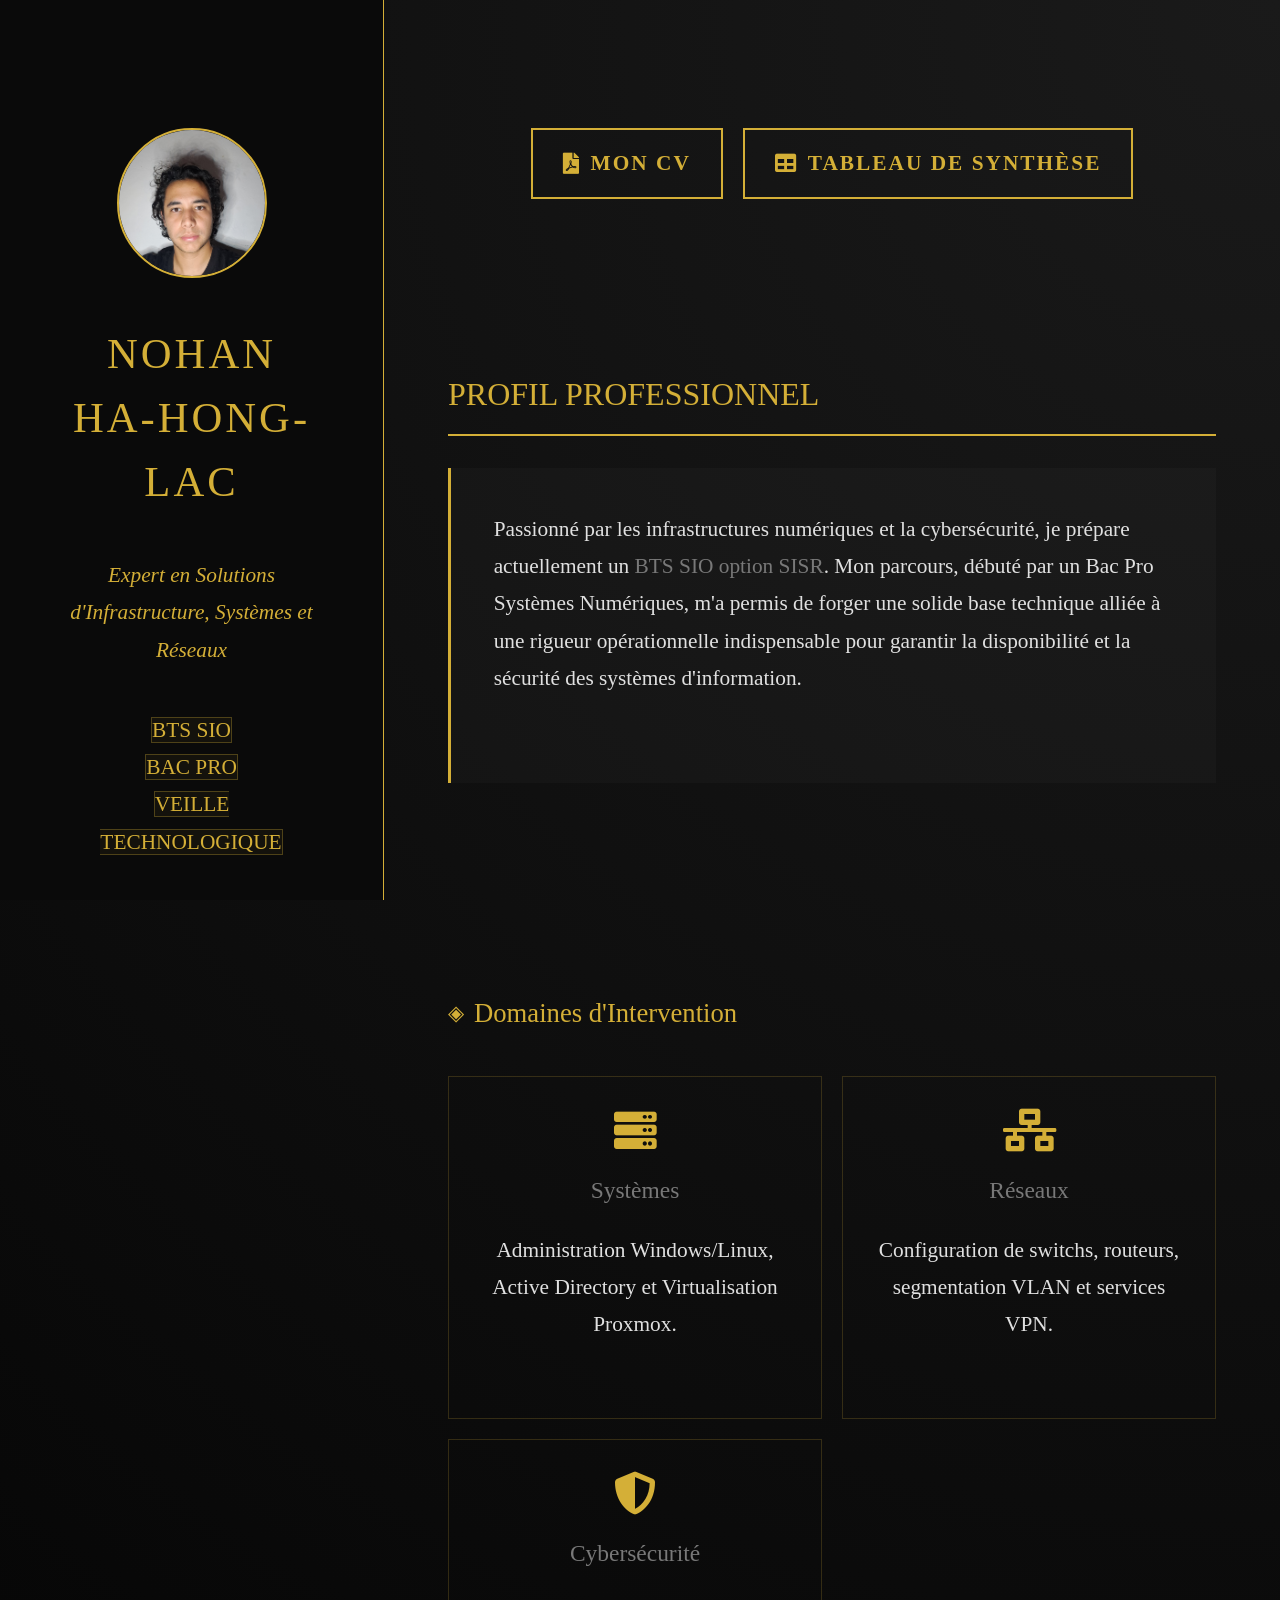
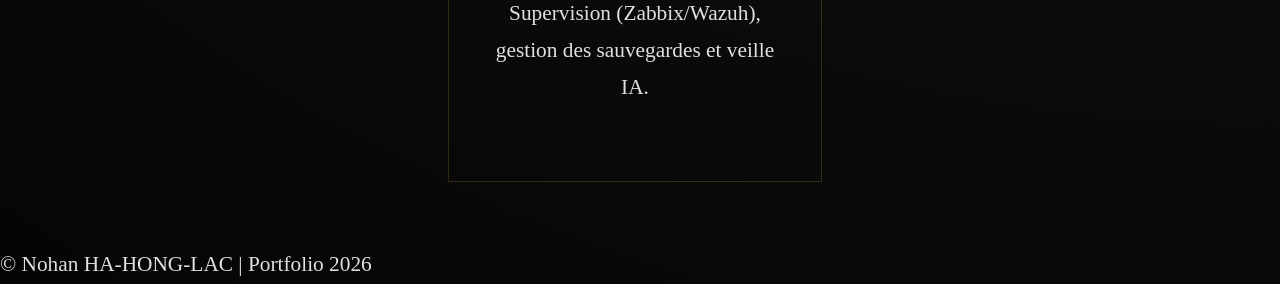
==== index.html @ a478b8c8 "Update index.html" ====
<!DOCTYPE HTML>
<html lang="fr">
	<head>
		<title>Portfolio | Nohan HA-HONG-LAC</title>
		<meta charset="utf-8" />
		<meta name="viewport" content="width=device-width, initial-scale=1, user-scalable=no" />
		<link rel="stylesheet" href="assets/css/main.css" />
		<style>
			/* Style Dynastie - Noir Profond & Or */
			:root { --gold: #D4AF37; --deep-black: #0a0a0a; }
			
			.doc-section {
				display: flex;
				gap: 20px;
				margin-bottom: 3em;
				justify-content: center;
			}
			
			.btn-prestige {
				background: transparent !important;
				border: 2px solid var(--gold) !important;
				color: var(--gold) !important;
				padding: 15px 30px !important;
				text-transform: uppercase;
				letter-spacing: 2px;
				font-weight: bold;
				transition: all 0.3s ease;
				display: inline-flex;
				align-items: center;
				gap: 10px;
				text-decoration: none;
			}
			
			.btn-prestige:hover {
				background: var(--gold) !important;
				color: #000 !important;
				box-shadow: 0 0 20px rgba(212, 175, 55, 0.4);
				transform: translateY(-3px);
			}

			.intro-box {
				border-left: 3px solid var(--gold);
				padding: 2em;
				background: rgba(255, 255, 255, 0.02);
				margin-bottom: 2.5em;
			}

			.expertise-grid {
				display: grid;
				grid-template-columns: repeat(auto-fit, minmax(250px, 1fr));
				gap: 20px;
				margin-top: 2em;
			}

			.expertise-card {
				border: 1px solid rgba(212, 175, 55, 0.2);
				padding: 1.5em;
				text-align: center;
				transition: border-color 0.3s;
			}

			.expertise-card:hover { border-color: var(--gold); }
			.expertise-card i { color: var(--gold); font-size: 2em; margin-bottom: 0.5em; }
		</style>
	</head>
	<body class="is-preload">

		<header id="header">
			<div class="inner">
				<a href="index.html" class="image avatar"><img src="images/avatar.jpg" alt="Photo de Nohan" /></a>
				<h1><strong>Nohan HA-HONG-LAC</strong></h1>
				<p style="color: var(--gold); font-style: italic;">Expert en Solutions d'Infrastructure, Systèmes et Réseaux</p>
				<nav id="nav">
					<ul>
						<li><a href="bts-sisr.html" class="button fit">BTS SIO</a></li>
						<li><a href="bacpro-sn.html" class="button fit">Bac Pro</a></li>
						<li><a href="veille.html" class="button fit">Veille Technologique</a></li>
					</ul>
				</nav>
			</div>
		</header>

		<div id="main">

			<section id="documents">
				<div class="doc-section">
					<a href="documents/CV_Nohan.pdf" target="_blank" class="btn-prestige">
						<i class="fas fa-file-pdf"></i> Mon CV
					</a>
					<a href="documents/Tableau_Synthese_Nohan.pdf" target="_blank" class="btn-prestige">
						<i class="fas fa-table"></i> Tableau de Synthèse
					</a>
				</div>
			</section>

			<section id="about">
				<header class="major">
					<h2>Profil Professionnel</h2>
				</header>
				<div class="intro-box">
					<p>Passionné par les infrastructures numériques et la cybersécurité, je prépare actuellement un <strong>BTS SIO option SISR</strong>. Mon parcours, débuté par un Bac Pro Systèmes Numériques, m'a permis de forger une solide base technique alliée à une rigueur opérationnelle indispensable pour garantir la disponibilité et la sécurité des systèmes d'information.</p>
				</div>
			</section>

			<section id="skills">
				<h3>Domaines d'Intervention</h3>
				<div class="expertise-grid">
					<div class="expertise-card">
						<i class="fas fa-server"></i>
						<h4>Systèmes</h4>
						<p>Administration Windows/Linux, Active Directory et Virtualisation Proxmox.</p>
					</div>
					<div class="expertise-card">
						<i class="fas fa-network-wired"></i>
						<h4>Réseaux</h4>
						<p>Configuration de switchs, routeurs, segmentation VLAN et services VPN.</p>
					</div>
					<div class="expertise-card">
						<i class="fas fa-shield-alt"></i>
						<h4>Cybersécurité</h4>
						<p>Supervision (Zabbix/Wazuh), gestion des sauvegardes et veille IA.</p>
					</div>
				</div>
		</div>

		<footer id="footer">
			<div class="inner">
				<ul class="copyright">
					<li>&copy; Nohan HA-HONG-LAC | Portfolio 2026</li>
				</ul>
			</div>
		</footer>

		<script src="assets/js/jquery.min.js"></script>
		<script src="assets/js/main.js"></script>
	</body>
</html>
---- assets/css/main.css ----
@import url("fontawesome-all.min.css");
@import url("https://fonts.googleapis.com/css?family=Source+Sans+Pro:400,400italic");

/*
	Strata by HTML5 UP (Base Template)
*/

html, body, div, span, applet, object, iframe, h1, h2, h3, h4, h5, h6, p, blockquote, pre, a, abbr, acronym, address, big, cite, code, del, dfn, em, img, ins, kbd, q, s, samp, small, strike, strong, sub, sup, tt, var, b, u, i, center, dl, dt, dd, ol, ul, li, fieldset, form, label, legend, table, caption, tbody, tfoot, thead, tr, th, td, article, aside, canvas, details, embed, figure, figcaption, footer, header, hgroup, menu, nav, output, ruby, section, summary, time, mark, audio, video { margin: 0; padding: 0; border: 0; font-size: 100%; font: inherit; vertical-align: baseline; }
article, aside, details, figcaption, figure, footer, header, hgroup, menu, nav, section { display: block; }
body { line-height: 1; -webkit-text-size-adjust: none; }
ol, ul { list-style: none; }
blockquote, q { quotes: none; }
blockquote:before, blockquote:after, q:before, q:after { content: ''; content: none; }
table { border-collapse: collapse; border-spacing: 0; }
mark { background-color: transparent; color: inherit; }
input::-moz-focus-inner { border: 0; padding: 0; }
input, select, textarea { -moz-appearance: none; -webkit-appearance: none; -ms-appearance: none; appearance: none; }

/* Basic */
html { box-sizing: border-box; }
*, *:before, *:after { box-sizing: inherit; }
body.is-preload *, body.is-preload *:before, body.is-preload *:after { -moz-animation: none !important; -webkit-animation: none !important; -ms-animation: none !important; animation: none !important; -moz-transition: none !important; -webkit-transition: none !important; -ms-transition: none !important; transition: none !important; }
body, input, select, textarea { color: #a2a2a2; font-family: "Source Sans Pro", Helvetica, sans-serif; font-size: 16pt; font-weight: 400; line-height: 1.75em; }
a { -moz-transition: color 0.2s ease-in-out, border-color 0.2s ease-in-out; -webkit-transition: color 0.2s ease-in-out, border-color 0.2s ease-in-out; transition: color 0.2s ease-in-out, border-color 0.2s ease-in-out; border-bottom: dotted 1px; color: #49bf9d; text-decoration: none; }
a:hover { border-bottom-color: transparent; color: #49bf9d !important; text-decoration: none; }
strong, b { color: #787878; font-weight: 400; }
em, i { font-style: italic; }
p { margin: 0 0 2em 0; }
h1, h2, h3, h4, h5, h6 { color: #787878; font-weight: 400; line-height: 1em; margin: 0 0 1em 0; }
h1 a, h2 a, h3 a, h4 a, h5 a, h6 a { color: inherit; text-decoration: none; }
h1 { font-size: 2em; line-height: 1.5em; }
h2 { font-size: 1.5em; line-height: 1.5em; }
h3 { font-size: 1.25em; line-height: 1.5em; }
h4 { font-size: 1.1em; line-height: 1.5em; }
h5 { font-size: 0.9em; line-height: 1.5em; }
h6 { font-size: 0.7em; line-height: 1.5em; }
sub { font-size: 0.8em; position: relative; top: 0.5em; }
sup { font-size: 0.8em; position: relative; top: -0.5em; }
hr { border: 0; border-bottom: solid 2px #efefef; margin: 2em 0; }
hr.major { margin: 3em 0; }

/* Grid System */
.row { display: flex; flex-wrap: wrap; box-sizing: border-box; align-items: stretch; margin-top: 0; margin-left: -2.5em; }
.row > * { box-sizing: border-box; padding: 0 0 0 2.5em; }
.row > .col-1 { width: 8.33333%; }
.row > .col-2 { width: 16.66667%; }
.row > .col-3 { width: 25%; }
.row > .col-4 { width: 33.33333%; }
.row > .col-5 { width: 41.66667%; }
.row > .col-6 { width: 50%; }
.row > .col-7 { width: 58.33333%; }
.row > .col-8 { width: 66.66667%; }
.row > .col-9 { width: 75%; }
.row > .col-10 { width: 83.33333%; }
.row > .col-11 { width: 91.66667%; }
.row > .col-12 { width: 100%; }

/* Mobile Grid Breakpoints */
@media screen and (max-width: 980px) {
    .row > .col-1-medium { width: 8.33333%; }
    .row > .col-2-medium { width: 16.66667%; }
    .row > .col-3-medium { width: 25%; }
    .row > .col-4-medium { width: 33.33333%; }
    .row > .col-5-medium { width: 41.66667%; }
    .row > .col-6-medium { width: 50%; }
    .row > .col-12-medium { width: 100%; }
}
@media screen and (max-width: 736px) {
    .row { margin-left: -1.5em; }
    .row > * { padding: 0 0 0 1.5em; }
    .row > .col-1-small { width: 8.33333%; }
    .row > .col-6-small { width: 50%; }
    .row > .col-12-small { width: 100%; }
}
@media screen and (max-width: 480px) {
    .row { margin-left: -1.5em; }
    .row > * { padding: 0 0 0 1.5em; }
    .row > .col-12-xsmall { width: 100%; }
}

/* Base Template Layout */
#header { display: flex; flex-direction: column; align-items: flex-end; justify-content: space-between; height: 100%; left: 0; padding: 8em 4em; position: fixed; text-align: right; top: 0; width: 35%; }
#header > * { flex-shrink: 0; width: 100%; }
#header > .inner { flex-grow: 1; margin: 0 0 2em 0; }
#main { margin-left: 35%; max-width: 54em; padding: 8em 4em 4em 4em; width: calc(100% - 35%); }
#main > section { border-top: solid 2px #efefef; margin: 4em 0 0 0; padding: 4em 0 0 0; }
#main > section:first-child { border-top: 0; margin-top: 0; padding-top: 0; }

@media screen and (max-width: 1280px) {
    #header { padding: 6em 3em 3em 3em; width: 30%; }
    #main { margin-left: 30%; padding: 6em 3em 3em 3em; width: calc(100% - 30%); }
}
@media screen and (max-width: 980px) {
    #header { left: auto; padding: 6em 4em; position: relative; text-align: center; top: auto; width: 100%; display: block; }
    #main { margin: 0; padding: 6em 4em; width: 100%; }
}
@media screen and (max-width: 736px) {
    #header { padding: 2.25em 1.5em; }
    #main { padding: 2.25em 1.5em 0.25em 1.5em; }
}


/* =========================================================================
   =========================================================================
   THÈME PERSONNALISÉ : PRESTIGE DYNASTIE (CYBERSÉCURITÉ & INFRA)
   =========================================================================
   ========================================================================= */

:root {
    --gold: #D4AF37;
    --deep-black: #0a0a0a;
    --dark-grey: #1a1a1a;
    --text-color: #e0e0e0;
}

/* SURCHARGES GLOBALES */
body {
    background: radial-gradient(circle at top right, #1a1a1a, #050505) !important;
    color: var(--text-color) !important;
    font-family: 'Georgia', serif !important;
}

/* HEADER & NAVIGATION */
#header {
    background-color: var(--deep-black) !important;
    background-image: none !important; /* Retire l'image de fond du template d'origine */
    border-right: 1px solid var(--gold) !important;
    text-align: center;
}

#header p {
    color: var(--gold) !important;
}

h1 strong {
    color: var(--gold) !important;
    text-transform: uppercase;
    letter-spacing: 3px;
}

.image.avatar {
    display: inline-block !important;
    width: 150px !important;
    height: 150px !important;
    border-radius: 50% !important;
    border: 2px solid var(--gold) !important;
    overflow: hidden;
    padding: 0 !important;
    margin: 0 auto 1.5em auto !important;
}

.image.avatar img {
    width: 100% !important;
    height: 100% !important;
    object-fit: cover !important;
}

/* BOUTONS NAV */
#nav ul {
    list-style: none !important;
    padding: 0 !important;
    margin-top: 2em !important;
}

#nav ul li {
    padding: 0 !important;
}

.button.fit {
    background: rgba(212, 175, 55, 0.05) !important;
    border: 1px solid rgba(212, 175, 55, 0.3) !important;
    color: var(--gold) !important;
    margin-bottom: 12px;
    text-transform: uppercase;
    transition: all 0.3s ease;
    width: 100%;
}

.button.fit:hover {
    background: var(--gold) !important;
    color: #000 !important;
    box-shadow: 0 0 15px rgba(212, 175, 55, 0.4);
}

/* TITRES */
#main > section {
    border-top: none !important; /* Enlève la barre grise d'origine */
}

h2 {
    color: var(--gold) !important;
    border-bottom: 2px solid var(--gold) !important;
    text-transform: uppercase;
    padding-bottom: 0.5em;
    margin-bottom: 1em;
}

h3 {
    color: var(--gold) !important;
    margin-top: 1.5em;
    display: flex;
    align-items: center;
}

h3::before {
    content: "◈";
    margin-right: 10px;
    font-size: 0.8em;
}

/* CARTES D'INFORMATION */
.card, .mission-card {
    background: rgba(255, 255, 255, 0.03);
    border: 1px solid rgba(212, 175, 55, 0.2);
    border-radius: 10px;
    padding: 2em;
    margin-bottom: 2em;
    transition: all 0.3s ease;
}

.card:hover, .mission-card:hover {
    border-color: var(--gold);
    background: rgba(212, 175, 55, 0.05);
}

.tag {
    background: var(--gold);
    color: #000;
    padding: 2px 8px;
    border-radius: 4px;
    font-weight: bold;
    font-size: 0.8em;
    text-transform: uppercase;
}

/* TABLEAU D'ADRESSAGE (SOMBRE & OR) */
.table-container { 
    margin: 2em 0; 
    border-radius: 12px; 
    overflow: hidden; 
    border: 1px solid rgba(212, 175, 55, 0.3);
    background: var(--deep-black); 
}

table { 
    margin: 0; 
    width: 100%; 
    border-collapse: collapse; 
    background: transparent; /* Override original */
}

table thead { 
    background: rgba(212, 175, 55, 0.15) !important; 
    border-bottom: none !important;
}

table th { 
    color: var(--gold) !important; 
    font-weight: bold !important; 
    text-transform: uppercase; 
    font-size: 0.9em !important; 
    padding: 1.2em !important;
    letter-spacing: 1px;
    text-align: left;
}

table tbody tr {
    border: none !important;
}

table tbody tr:nth-child(odd) { 
    background-color: var(--dark-grey) !important; 
}

table tbody tr:nth-child(even) { 
    background-color: var(--deep-black) !important; 
}

table td { 
    padding: 1.2em !important; 
    border-bottom: 1px solid rgba(212, 175, 55, 0.05) !important; 
    vertical-align: middle;
    color: var(--text-color) !important;
}

table tbody tr:hover { 
    background-color: rgba(212, 175, 55, 0.1) !important; 
    transition: 0.3s; 
}

.vlan-tag { 
    color: var(--gold); 
    font-weight: bold; 
    border: 1px solid var(--gold); 
    padding: 4px 10px; 
    border-radius: 4px; 
    font-family: monospace;
    background: rgba(212, 175, 55, 0.05);
}

/* COMPÉTENCES / SKILL BARS */
.skill-row { 
    margin-bottom: 1.5em; 
}

.skill-name { 
    display: block; 
    margin-bottom: 0.5em; 
    color: var(--gold); 
    font-weight: bold; 
    font-size: 0.9em; 
}

.skill-bar { 
    background: rgba(255, 255, 255, 0.1); 
    height: 8px; 
    border-radius: 4px; 
    width: 100%; 
    overflow: hidden; 
}

.skill-progress { 
    background: var(--gold); 
    height: 100%; 
    box-shadow: 0 0 10px var(--gold); 
    transition: width 1s ease-in-out; 
}

/* SCHÉMA INTERACTIF (ZOOM & LIGHTBOX) */
.network-container {
    overflow: hidden;
    border-radius: 10px;
    border: 1px solid var(--gold);
    cursor: zoom-in;
    margin: 1.5em 0;
    background: #000;
}

.network-map {
    width: 100%;
    display: block;
    transition: transform 0.5s ease;
}

.network-container:hover .network-map {
    transform: scale(1.03);
}

.modal {
    display: none;
    position: fixed;
    z-index: 1000;
    padding-top: 50px;
    left: 0;
    top: 0;
    width: 100%;
    height: 100%;
    background-color: rgba(0,0,0,0.95);
}

.modal-content {
    margin: auto;
    display: block;
    width: 90%;
    max-width: 1300px;
    border: 1px solid var(--gold);
    animation: zoomAnim 0.3s;
}

@keyframes zoomAnim {
    from { transform: scale(0); } 
    to { transform: scale(1); }
}

.close-modal {
    position: absolute;
    top: 15px;
    right: 35px;
    color: var(--gold);
    font-size: 40px;
    font-weight: bold;
    cursor: pointer;
}

/* TIMELINE VEILLE CYBER */
.timeline-container { 
    border-left: 2px solid var(--gold); 
    padding-left: 2em; 
    margin-top: 2em; 
    position: relative; 
}

.article-card { 
    border: 1px solid rgba(212, 175, 55, 0.2); 
    padding: 1.5em; 
    border-radius: 8px; 
    background: rgba(255, 255, 255, 0.02); 
    margin-bottom: 2em; 
    position: relative; 
}

.article-card::before { 
    content: ''; 
    position: absolute; 
    left: -2.6em; 
    top: 1.5em; 
    width: 14px; 
    height: 14px; 
    background-color: var(--deep-black); 
    border: 2px solid var(--gold); 
    border-radius: 50%; 
}

.date-badge { 
    display: inline-block; 
    background: var(--gold); 
    color: #000; 
    padding: 3px 10px; 
    border-radius: 4px; 
    font-size: 0.8em; 
    font-weight: bold; 
    margin-bottom: 10px; 
}

.analysis-box { 
    background: rgba(212, 175, 55, 0.07); 
    border-left: 3px solid var(--gold); 
    padding: 1em; 
    margin-top: 1em; 
    font-size: 0.9em; 
    border-radius: 0 5px 5px 0; 
}

.analysis-box strong { color: var(--gold); text-transform: uppercase; font-size: 0.8em; }
.source-tag { font-size: 0.75em; color: #888; font-style: italic; display: block; margin-top: 10px; }
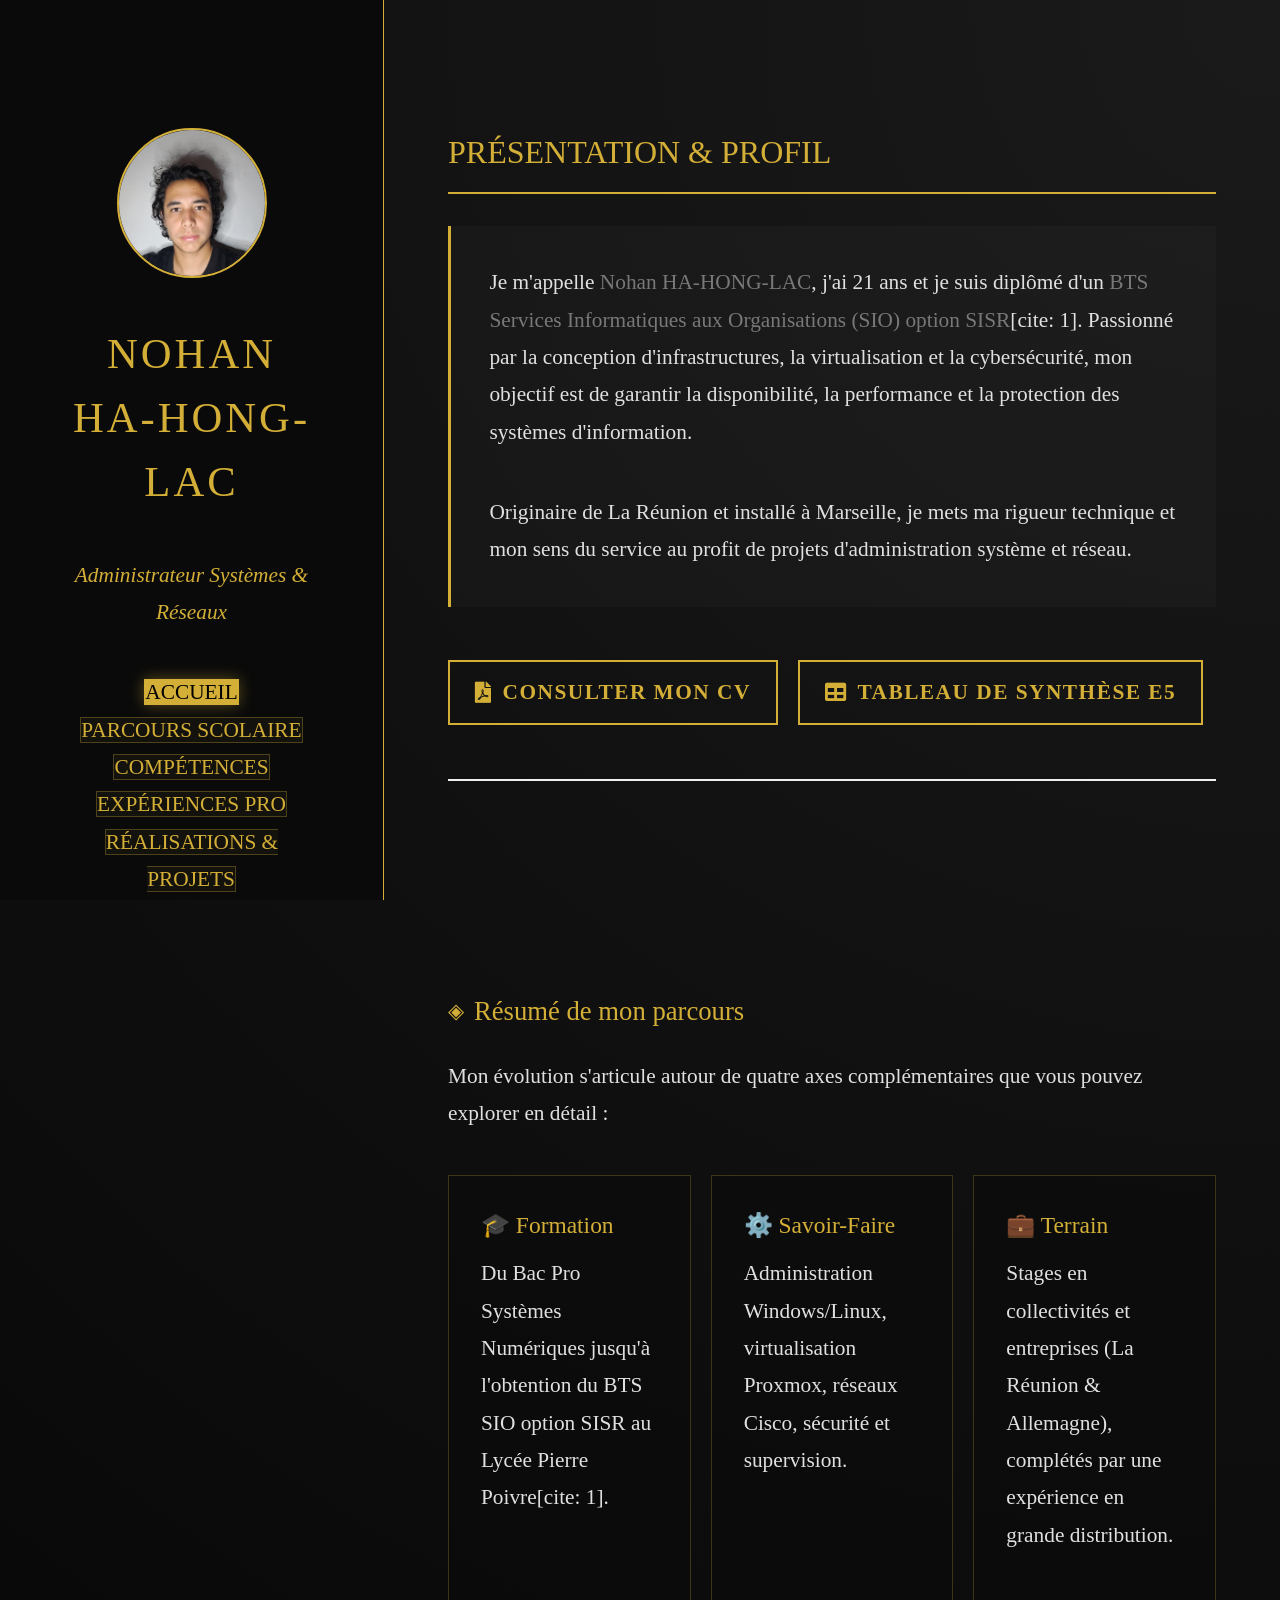
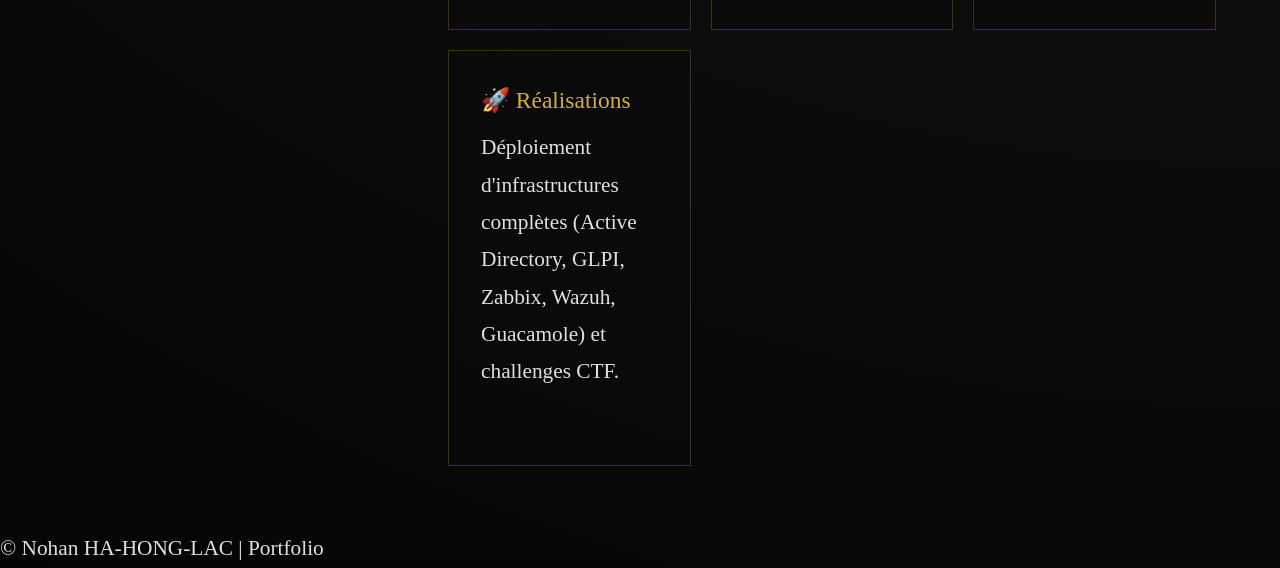
==== commit 41bd539d: "Revise index.html for content and style updates Updated the title and modified styles for better pre" ====
--- a/index.html
+++ b/index.html
@@ -1,66 +1,34 @@
 <!DOCTYPE HTML>
 <html lang="fr">
 	<head>
-		<title>Portfolio | Nohan HA-HONG-LAC</title>
+		<title>Accueil | Nohan HA-HONG-LAC</title>
 		<meta charset="utf-8" />
 		<meta name="viewport" content="width=device-width, initial-scale=1, user-scalable=no" />
 		<link rel="stylesheet" href="assets/css/main.css" />
 		<style>
-			/* Style Dynastie - Noir Profond & Or */
 			:root { --gold: #D4AF37; --deep-black: #0a0a0a; }
+			body { background: radial-gradient(circle at top right, #1a1a1a, #050505) !important; color: #e0e0e0 !important; font-family: 'Georgia', serif !important; }
+			#header { background-color: var(--deep-black) !important; border-right: 1px solid var(--gold) !important; text-align: center; }
+			h1 strong { color: var(--gold) !important; text-transform: uppercase; letter-spacing: 3px; }
+			.image.avatar { display: inline-block !important; width: 150px !important; height: 150px !important; border-radius: 50% !important; border: 2px solid var(--gold) !important; overflow: hidden; padding: 0 !important; }
+			.image.avatar img { width: 100% !important; height: 100% !important; object-fit: cover !important; }
 			
-			.doc-section {
-				display: flex;
-				gap: 20px;
-				margin-bottom: 3em;
-				justify-content: center;
+			.button.fit { background: rgba(212, 175, 55, 0.05) !important; border: 1px solid rgba(212, 175, 55, 0.3) !important; color: var(--gold) !important; margin-bottom: 10px; text-transform: uppercase; }
+			.button.fit:hover, .button.fit.active { background: var(--gold) !important; color: #000 !important; box-shadow: 0 0 15px rgba(212, 175, 55, 0.4); }
+
+			.doc-section { display: flex; flex-wrap: wrap; gap: 20px; margin-bottom: 2.5em; }
+			.btn-prestige {
+				background: transparent !important; border: 2px solid var(--gold) !important; color: var(--gold) !important;
+				padding: 12px 25px !important; text-transform: uppercase; letter-spacing: 1.5px; font-weight: bold;
+				transition: all 0.3s ease; display: inline-flex; align-items: center; gap: 10px; text-decoration: none;
 			}
-			
-			.btn-prestige {
-				background: transparent !important;
-				border: 2px solid var(--gold) !important;
-				color: var(--gold) !important;
-				padding: 15px 30px !important;
-				text-transform: uppercase;
-				letter-spacing: 2px;
-				font-weight: bold;
-				transition: all 0.3s ease;
-				display: inline-flex;
-				align-items: center;
-				gap: 10px;
-				text-decoration: none;
-			}
-			
-			.btn-prestige:hover {
-				background: var(--gold) !important;
-				color: #000 !important;
-				box-shadow: 0 0 20px rgba(212, 175, 55, 0.4);
-				transform: translateY(-3px);
-			}
+			.btn-prestige:hover { background: var(--gold) !important; color: #000 !important; box-shadow: 0 0 20px rgba(212, 175, 55, 0.4); }
 
-			.intro-box {
-				border-left: 3px solid var(--gold);
-				padding: 2em;
-				background: rgba(255, 255, 255, 0.02);
-				margin-bottom: 2.5em;
-			}
-
-			.expertise-grid {
-				display: grid;
-				grid-template-columns: repeat(auto-fit, minmax(250px, 1fr));
-				gap: 20px;
-				margin-top: 2em;
-			}
-
-			.expertise-card {
-				border: 1px solid rgba(212, 175, 55, 0.2);
-				padding: 1.5em;
-				text-align: center;
-				transition: border-color 0.3s;
-			}
-
-			.expertise-card:hover { border-color: var(--gold); }
-			.expertise-card i { color: var(--gold); font-size: 2em; margin-bottom: 0.5em; }
+			.intro-box { border-left: 3px solid var(--gold); padding: 1.8em; background: rgba(255, 255, 255, 0.02); margin-bottom: 2.5em; }
+			.summary-grid { display: grid; grid-template-columns: repeat(auto-fit, minmax(220px, 1fr)); gap: 20px; margin-top: 1.5em; }
+			.summary-card { border: 1px solid rgba(212, 175, 55, 0.25); padding: 1.5em; background: rgba(10, 10, 10, 0.6); transition: 0.3s; text-decoration: none; color: inherit; display: block; }
+			.summary-card:hover { border-color: var(--gold); transform: translateY(-4px); }
+			.summary-card h4 { color: var(--gold); margin-bottom: 0.5em; }
 		</style>
 	</head>
 	<body class="is-preload">
@@ -69,64 +37,70 @@
 			<div class="inner">
 				<a href="index.html" class="image avatar"><img src="images/avatar.jpg" alt="Photo de Nohan" /></a>
 				<h1><strong>Nohan HA-HONG-LAC</strong></h1>
-				<p style="color: var(--gold); font-style: italic;">Expert en Solutions d'Infrastructure, Systèmes et Réseaux</p>
+				<p style="color: var(--gold); font-style: italic;">Administrateur Systèmes & Réseaux</p>
 				<nav id="nav">
 					<ul>
-						<li><a href="bts-sisr.html" class="button fit">BTS SIO</a></li>
-						<li><a href="bacpro-sn.html" class="button fit">Bac Pro</a></li>
-						<li><a href="veille.html" class="button fit">Veille Technologique</a></li>
+						<li><a href="index.html" class="button fit active">Accueil</a></li>
+						<li><a href="parcours.html" class="button fit">Parcours Scolaire</a></li>
+						<li><a href="competences.html" class="button fit">Compétences</a></li>
+						<li><a href="experiences.html" class="button fit">Expériences Pro</a></li>
+						<li><a href="projets.html" class="button fit">Réalisations & Projets</a></li>
 					</ul>
 				</nav>
 			</div>
 		</header>
 
 		<div id="main">
+			<section id="presentation">
+				<header class="major">
+					<h2>Présentation & Profil</h2>
+				</header>
+				<div class="intro-box">
+					<p>Je m'appelle <strong>Nohan HA-HONG-LAC</strong>, j'ai 21 ans et je suis diplômé d'un <strong>BTS Services Informatiques aux Organisations (SIO) option SISR</strong>[cite: 1]. Passionné par la conception d'infrastructures, la virtualisation et la cybersécurité, mon objectif est de garantir la disponibilité, la performance et la protection des systèmes d'information.</p>
+					<p style="margin-bottom: 0;">Originaire de La Réunion et installé à Marseille, je mets ma rigueur technique et mon sens du service au profit de projets d'administration système et réseau.</p>
+				</div>
 
-			<section id="documents">
 				<div class="doc-section">
-					<a href="documents/CV_Nohan.pdf" target="_blank" class="btn-prestige">
-						<i class="fas fa-file-pdf"></i> Mon CV
+					<a href="images/CV_Nohan.pdf" target="_blank" class="btn-prestige">
+						<i class="fas fa-file-pdf"></i> Consulter mon CV
 					</a>
-					<a href="documents/Tableau_Synthese_Nohan.pdf" target="_blank" class="btn-prestige">
-						<i class="fas fa-table"></i> Tableau de Synthèse
+					<a href="images/Tableau_de_Synthese_Nohan.pdf" target="_blank" class="btn-prestige">
+						<i class="fas fa-table"></i> Tableau de Synthèse E5
 					</a>
 				</div>
 			</section>
 
-			<section id="about">
-				<header class="major">
-					<h2>Profil Professionnel</h2>
-				</header>
-				<div class="intro-box">
-					<p>Passionné par les infrastructures numériques et la cybersécurité, je prépare actuellement un <strong>BTS SIO option SISR</strong>. Mon parcours, débuté par un Bac Pro Systèmes Numériques, m'a permis de forger une solide base technique alliée à une rigueur opérationnelle indispensable pour garantir la disponibilité et la sécurité des systèmes d'information.</p>
+			<hr />
+
+			<section id="resume">
+				<h3>Résumé de mon parcours</h3>
+				<p>Mon évolution s'articule autour de quatre axes complémentaires que vous pouvez explorer en détail :</p>
+				
+				<div class="summary-grid">
+					<a href="parcours.html" class="summary-card">
+						<h4>🎓 Formation</h4>
+						<p>Du Bac Pro Systèmes Numériques jusqu'à l'obtention du BTS SIO option SISR au Lycée Pierre Poivre[cite: 1].</p>
+					</a>
+					<a href="competences.html" class="summary-card">
+						<h4>⚙️ Savoir-Faire</h4>
+						<p>Administration Windows/Linux, virtualisation Proxmox, réseaux Cisco, sécurité et supervision.</p>
+					</a>
+					<a href="experiences.html" class="summary-card">
+						<h4>💼 Terrain</h4>
+						<p>Stages en collectivités et entreprises (La Réunion & Allemagne), complétés par une expérience en grande distribution.</p>
+					</a>
+					<a href="projets.html" class="summary-card">
+						<h4>🚀 Réalisations</h4>
+						<p>Déploiement d'infrastructures complètes (Active Directory, GLPI, Zabbix, Wazuh, Guacamole) et challenges CTF.</p>
+					</a>
 				</div>
 			</section>
-
-			<section id="skills">
-				<h3>Domaines d'Intervention</h3>
-				<div class="expertise-grid">
-					<div class="expertise-card">
-						<i class="fas fa-server"></i>
-						<h4>Systèmes</h4>
-						<p>Administration Windows/Linux, Active Directory et Virtualisation Proxmox.</p>
-					</div>
-					<div class="expertise-card">
-						<i class="fas fa-network-wired"></i>
-						<h4>Réseaux</h4>
-						<p>Configuration de switchs, routeurs, segmentation VLAN et services VPN.</p>
-					</div>
-					<div class="expertise-card">
-						<i class="fas fa-shield-alt"></i>
-						<h4>Cybersécurité</h4>
-						<p>Supervision (Zabbix/Wazuh), gestion des sauvegardes et veille IA.</p>
-					</div>
-				</div>
 		</div>
 
 		<footer id="footer">
 			<div class="inner">
 				<ul class="copyright">
-					<li>&copy; Nohan HA-HONG-LAC | Portfolio 2026</li>
+					<li>© Nohan HA-HONG-LAC | Portfolio</li>
 				</ul>
 			</div>
 		</footer>
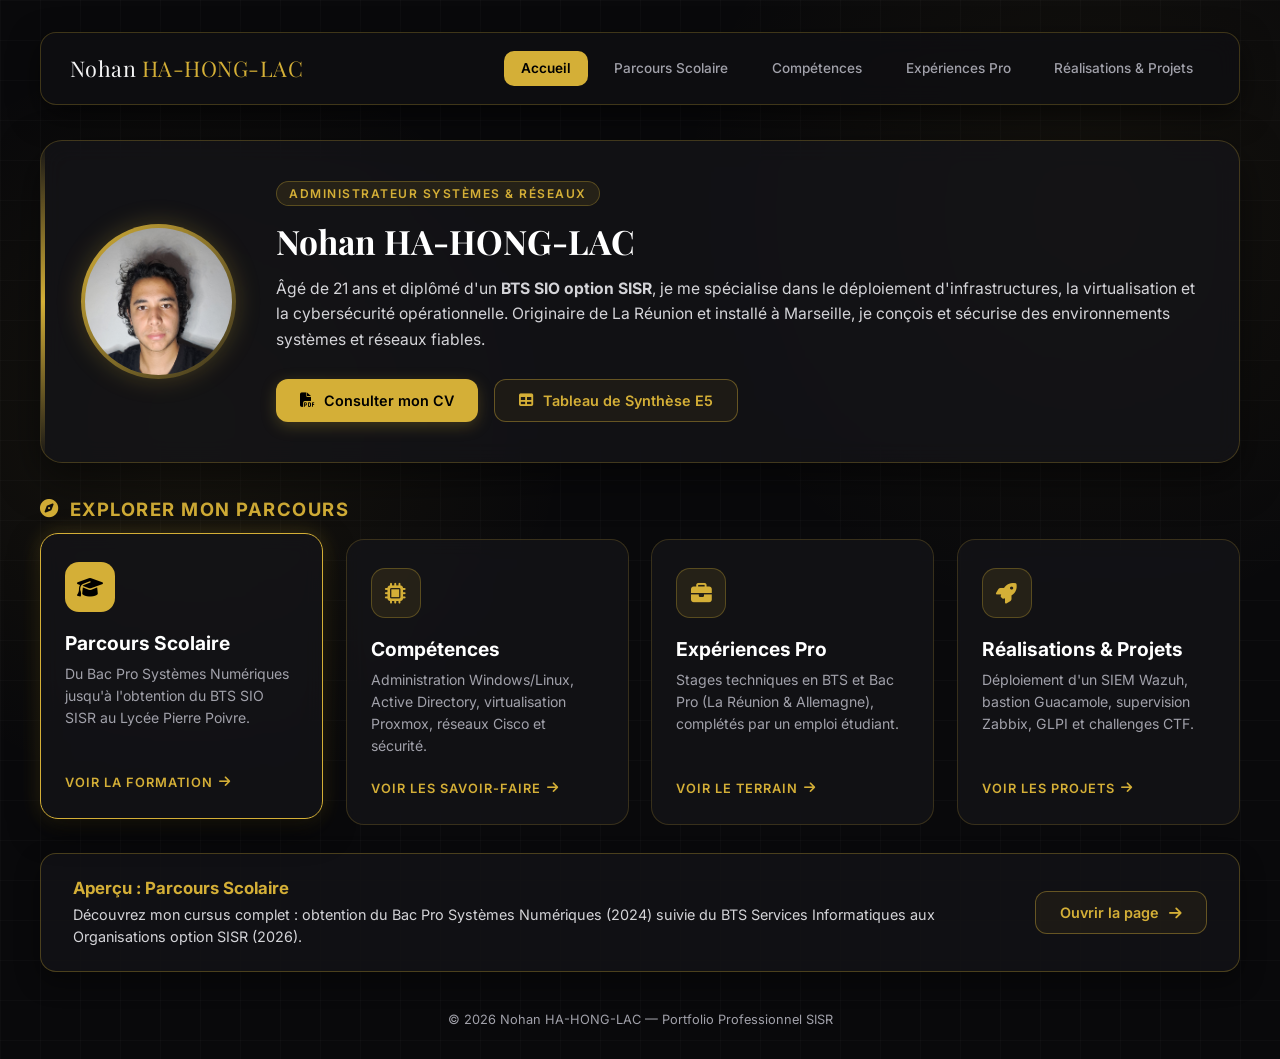
==== commit b5135491: "Update index.html" ====
--- a/index.html
+++ b/index.html
@@ -1,111 +1,503 @@
-<!DOCTYPE HTML>
+<!DOCTYPE html>
 <html lang="fr">
-	<head>
-		<title>Accueil | Nohan HA-HONG-LAC</title>
-		<meta charset="utf-8" />
-		<meta name="viewport" content="width=device-width, initial-scale=1, user-scalable=no" />
-		<link rel="stylesheet" href="assets/css/main.css" />
-		<style>
-			:root { --gold: #D4AF37; --deep-black: #0a0a0a; }
-			body { background: radial-gradient(circle at top right, #1a1a1a, #050505) !important; color: #e0e0e0 !important; font-family: 'Georgia', serif !important; }
-			#header { background-color: var(--deep-black) !important; border-right: 1px solid var(--gold) !important; text-align: center; }
-			h1 strong { color: var(--gold) !important; text-transform: uppercase; letter-spacing: 3px; }
-			.image.avatar { display: inline-block !important; width: 150px !important; height: 150px !important; border-radius: 50% !important; border: 2px solid var(--gold) !important; overflow: hidden; padding: 0 !important; }
-			.image.avatar img { width: 100% !important; height: 100% !important; object-fit: cover !important; }
-			
-			.button.fit { background: rgba(212, 175, 55, 0.05) !important; border: 1px solid rgba(212, 175, 55, 0.3) !important; color: var(--gold) !important; margin-bottom: 10px; text-transform: uppercase; }
-			.button.fit:hover, .button.fit.active { background: var(--gold) !important; color: #000 !important; box-shadow: 0 0 15px rgba(212, 175, 55, 0.4); }
-
-			.doc-section { display: flex; flex-wrap: wrap; gap: 20px; margin-bottom: 2.5em; }
-			.btn-prestige {
-				background: transparent !important; border: 2px solid var(--gold) !important; color: var(--gold) !important;
-				padding: 12px 25px !important; text-transform: uppercase; letter-spacing: 1.5px; font-weight: bold;
-				transition: all 0.3s ease; display: inline-flex; align-items: center; gap: 10px; text-decoration: none;
-			}
-			.btn-prestige:hover { background: var(--gold) !important; color: #000 !important; box-shadow: 0 0 20px rgba(212, 175, 55, 0.4); }
-
-			.intro-box { border-left: 3px solid var(--gold); padding: 1.8em; background: rgba(255, 255, 255, 0.02); margin-bottom: 2.5em; }
-			.summary-grid { display: grid; grid-template-columns: repeat(auto-fit, minmax(220px, 1fr)); gap: 20px; margin-top: 1.5em; }
-			.summary-card { border: 1px solid rgba(212, 175, 55, 0.25); padding: 1.5em; background: rgba(10, 10, 10, 0.6); transition: 0.3s; text-decoration: none; color: inherit; display: block; }
-			.summary-card:hover { border-color: var(--gold); transform: translateY(-4px); }
-			.summary-card h4 { color: var(--gold); margin-bottom: 0.5em; }
-		</style>
-	</head>
-	<body class="is-preload">
-
-		<header id="header">
-			<div class="inner">
-				<a href="index.html" class="image avatar"><img src="images/avatar.jpg" alt="Photo de Nohan" /></a>
-				<h1><strong>Nohan HA-HONG-LAC</strong></h1>
-				<p style="color: var(--gold); font-style: italic;">Administrateur Systèmes & Réseaux</p>
-				<nav id="nav">
-					<ul>
-						<li><a href="index.html" class="button fit active">Accueil</a></li>
-						<li><a href="parcours.html" class="button fit">Parcours Scolaire</a></li>
-						<li><a href="competences.html" class="button fit">Compétences</a></li>
-						<li><a href="experiences.html" class="button fit">Expériences Pro</a></li>
-						<li><a href="projets.html" class="button fit">Réalisations & Projets</a></li>
-					</ul>
-				</nav>
-			</div>
-		</header>
-
-		<div id="main">
-			<section id="presentation">
-				<header class="major">
-					<h2>Présentation & Profil</h2>
-				</header>
-				<div class="intro-box">
-					<p>Je m'appelle <strong>Nohan HA-HONG-LAC</strong>, j'ai 21 ans et je suis diplômé d'un <strong>BTS Services Informatiques aux Organisations (SIO) option SISR</strong>[cite: 1]. Passionné par la conception d'infrastructures, la virtualisation et la cybersécurité, mon objectif est de garantir la disponibilité, la performance et la protection des systèmes d'information.</p>
-					<p style="margin-bottom: 0;">Originaire de La Réunion et installé à Marseille, je mets ma rigueur technique et mon sens du service au profit de projets d'administration système et réseau.</p>
-				</div>
-
-				<div class="doc-section">
-					<a href="images/CV_Nohan.pdf" target="_blank" class="btn-prestige">
-						<i class="fas fa-file-pdf"></i> Consulter mon CV
-					</a>
-					<a href="images/Tableau_de_Synthese_Nohan.pdf" target="_blank" class="btn-prestige">
-						<i class="fas fa-table"></i> Tableau de Synthèse E5
-					</a>
-				</div>
-			</section>
-
-			<hr />
-
-			<section id="resume">
-				<h3>Résumé de mon parcours</h3>
-				<p>Mon évolution s'articule autour de quatre axes complémentaires que vous pouvez explorer en détail :</p>
-				
-				<div class="summary-grid">
-					<a href="parcours.html" class="summary-card">
-						<h4>🎓 Formation</h4>
-						<p>Du Bac Pro Systèmes Numériques jusqu'à l'obtention du BTS SIO option SISR au Lycée Pierre Poivre[cite: 1].</p>
-					</a>
-					<a href="competences.html" class="summary-card">
-						<h4>⚙️ Savoir-Faire</h4>
-						<p>Administration Windows/Linux, virtualisation Proxmox, réseaux Cisco, sécurité et supervision.</p>
-					</a>
-					<a href="experiences.html" class="summary-card">
-						<h4>💼 Terrain</h4>
-						<p>Stages en collectivités et entreprises (La Réunion & Allemagne), complétés par une expérience en grande distribution.</p>
-					</a>
-					<a href="projets.html" class="summary-card">
-						<h4>🚀 Réalisations</h4>
-						<p>Déploiement d'infrastructures complètes (Active Directory, GLPI, Zabbix, Wazuh, Guacamole) et challenges CTF.</p>
-					</a>
-				</div>
-			</section>
-		</div>
-
-		<footer id="footer">
-			<div class="inner">
-				<ul class="copyright">
-					<li>© Nohan HA-HONG-LAC | Portfolio</li>
-				</ul>
-			</div>
-		</footer>
-
-		<script src="assets/js/jquery.min.js"></script>
-		<script src="assets/js/main.js"></script>
-	</body>
+<head>
+    <meta charset="UTF-8">
+    <meta name="viewport" content="width=device-width, initial-scale=1.0">
+    <title>Accueil | Nohan HA-HONG-LAC — Portfolio SISR</title>
+    <link rel="stylesheet" href="https://cdnjs.cloudflare.com/ajax/libs/font-awesome/6.4.0/css/all.min.css">
+    <style>
+        @import url('https://fonts.googleapis.com/css2?family=Inter:wght@300;400;500;600;700&family=Playfair+Display:wght@700&display=swap');
+
+        :root {
+            --gold: #D4AF37;
+            --gold-light: #F3E5AB;
+            --gold-glow: rgba(212, 175, 55, 0.25);
+            --bg-dark: #09090b;
+            --card-bg: rgba(20, 20, 24, 0.75);
+            --text-main: #f4f4f5;
+            --text-muted: #a1a1aa;
+        }
+
+        * {
+            box-sizing: border-box;
+            margin: 0;
+            padding: 0;
+        }
+
+        body {
+            background-color: var(--bg-dark);
+            background-image: 
+                radial-gradient(circle at 15% 40%, rgba(212, 175, 55, 0.07), transparent 30%),
+                radial-gradient(circle at 85% 20%, rgba(212, 175, 55, 0.06), transparent 30%),
+                linear-gradient(rgba(255, 255, 255, 0.02) 1px, transparent 1px),
+                linear-gradient(90deg, rgba(255, 255, 255, 0.02) 1px, transparent 1px);
+            background-size: 100% 100%, 100% 100%, 40px 40px, 40px 40px;
+            color: var(--text-main);
+            font-family: 'Inter', sans-serif;
+            min-height: 100vh;
+            display: flex;
+            flex-direction: column;
+            align-items: center;
+            padding: 2rem 1.5rem;
+        }
+
+        .container {
+            width: 100%;
+            max-width: 1200px;
+        }
+
+        /* BARRE DE NAVIGATION MODERNE */
+        .top-bar {
+            display: flex;
+            justify-content: space-between;
+            align-items: center;
+            flex-wrap: wrap;
+            gap: 1.5rem;
+            padding: 1.1rem 1.8rem;
+            background: rgba(15, 15, 18, 0.85);
+            backdrop-filter: blur(12px);
+            border: 1px solid rgba(212, 175, 55, 0.25);
+            border-radius: 16px;
+            margin-bottom: 2.2rem;
+            box-shadow: 0 10px 30px rgba(0, 0, 0, 0.5);
+        }
+
+        .brand-title {
+            font-family: 'Playfair Display', serif;
+            font-size: 1.35rem;
+            color: var(--text-main);
+            letter-spacing: 0.5px;
+            text-decoration: none;
+        }
+
+        .brand-title span {
+            color: var(--gold);
+        }
+
+        .nav-links {
+            display: flex;
+            gap: 0.6rem;
+            flex-wrap: wrap;
+        }
+
+        .nav-link {
+            text-decoration: none;
+            color: var(--text-muted);
+            font-size: 0.85rem;
+            font-weight: 500;
+            padding: 0.55rem 1rem;
+            border-radius: 10px;
+            border: 1px solid transparent;
+            transition: all 0.3s ease;
+        }
+
+        .nav-link:hover {
+            color: var(--gold);
+            background: rgba(212, 175, 55, 0.08);
+            border-color: rgba(212, 175, 55, 0.25);
+        }
+
+        .nav-link.active {
+            background: var(--gold);
+            color: #000;
+            font-weight: 600;
+        }
+
+        /* SECTION HERO (PRÉSENTATION) */
+        .hero-card {
+            background: var(--card-bg);
+            backdrop-filter: blur(12px);
+            border: 1px solid rgba(212, 175, 55, 0.25);
+            border-radius: 22px;
+            padding: 2.5rem;
+            margin-bottom: 2.2rem;
+            display: flex;
+            align-items: center;
+            gap: 2.5rem;
+            box-shadow: 0 15px 40px rgba(0, 0, 0, 0.5);
+            position: relative;
+            overflow: hidden;
+        }
+
+        .hero-card::before {
+            content: '';
+            position: absolute;
+            top: 0; left: 0; bottom: 0;
+            width: 4px;
+            background: linear-gradient(180deg, transparent, var(--gold), transparent);
+        }
+
+        .avatar-wrapper {
+            flex-shrink: 0;
+            width: 155px;
+            height: 155px;
+            border-radius: 50%;
+            padding: 4px;
+            background: linear-gradient(135deg, var(--gold), rgba(212, 175, 55, 0.2));
+            box-shadow: 0 0 25px var(--gold-glow);
+        }
+
+        .avatar-wrapper img {
+            width: 100%;
+            height: 100%;
+            object-fit: cover;
+            border-radius: 50%;
+            display: block;
+            background-color: #121215;
+        }
+
+        .hero-content {
+            flex-grow: 1;
+        }
+
+        .hero-badge {
+            display: inline-block;
+            font-size: 0.75rem;
+            text-transform: uppercase;
+            letter-spacing: 1.5px;
+            color: var(--gold);
+            background: rgba(212, 175, 55, 0.1);
+            border: 1px solid rgba(212, 175, 55, 0.3);
+            padding: 4px 12px;
+            border-radius: 50px;
+            margin-bottom: 0.8rem;
+            font-weight: 600;
+        }
+
+        .hero-title {
+            font-family: 'Playfair Display', serif;
+            font-size: 2.1rem;
+            color: #fff;
+            margin-bottom: 0.8rem;
+        }
+
+        .hero-desc {
+            color: #d4d4d8;
+            font-size: 0.98rem;
+            line-height: 1.65;
+            margin-bottom: 1.6rem;
+        }
+
+        .hero-actions {
+            display: flex;
+            flex-wrap: wrap;
+            gap: 1rem;
+        }
+
+        .btn-gold {
+            background: var(--gold);
+            color: #000;
+            text-decoration: none;
+            font-weight: 600;
+            font-size: 0.9rem;
+            padding: 0.75rem 1.5rem;
+            border-radius: 12px;
+            display: inline-flex;
+            align-items: center;
+            gap: 10px;
+            transition: all 0.3s ease;
+            box-shadow: 0 4px 15px var(--gold-glow);
+        }
+
+        .btn-gold:hover {
+            background: var(--gold-light);
+            transform: translateY(-2px);
+            box-shadow: 0 8px 25px rgba(212, 175, 55, 0.4);
+        }
+
+        .btn-outline {
+            background: rgba(212, 175, 55, 0.06);
+            color: var(--gold);
+            border: 1px solid rgba(212, 175, 55, 0.4);
+            text-decoration: none;
+            font-weight: 600;
+            font-size: 0.9rem;
+            padding: 0.75rem 1.5rem;
+            border-radius: 12px;
+            display: inline-flex;
+            align-items: center;
+            gap: 10px;
+            transition: all 0.3s ease;
+        }
+
+        .btn-outline:hover {
+            background: rgba(212, 175, 55, 0.16);
+            border-color: var(--gold);
+            transform: translateY(-2px);
+        }
+
+        /* GRILLE DE RÉSUMÉ (4 RUBRIQUES) */
+        .section-heading {
+            font-size: 1.15rem;
+            text-transform: uppercase;
+            letter-spacing: 1.5px;
+            color: var(--gold);
+            margin-bottom: 1.2rem;
+            display: flex;
+            align-items: center;
+            gap: 10px;
+        }
+
+        .cards-grid {
+            display: grid;
+            grid-template-columns: repeat(auto-fit, minmax(255px, 1fr));
+            gap: 1.4rem;
+            margin-bottom: 1.8rem;
+        }
+
+        .summary-card {
+            background: var(--card-bg);
+            backdrop-filter: blur(10px);
+            border: 1px solid rgba(212, 175, 55, 0.2);
+            border-radius: 18px;
+            padding: 1.75rem 1.5rem;
+            display: flex;
+            flex-direction: column;
+            align-items: flex-start;
+            transition: all 0.35s cubic-bezier(0.25, 0.8, 0.25, 1);
+            cursor: pointer;
+            position: relative;
+        }
+
+        .summary-card:hover, .summary-card.active {
+            transform: translateY(-6px);
+            border-color: var(--gold);
+            box-shadow: 0 12px 30px rgba(0, 0, 0, 0.6), 0 0 20px var(--gold-glow);
+        }
+
+        .icon-box {
+            width: 50px;
+            height: 50px;
+            border-radius: 14px;
+            background: rgba(212, 175, 55, 0.1);
+            border: 1px solid rgba(212, 175, 55, 0.3);
+            display: flex;
+            align-items: center;
+            justify-content: center;
+            font-size: 1.3rem;
+            color: var(--gold);
+            margin-bottom: 1.2rem;
+            transition: all 0.3s ease;
+        }
+
+        .summary-card:hover .icon-box, .summary-card.active .icon-box {
+            background: var(--gold);
+            color: #000;
+        }
+
+        .card-title {
+            font-size: 1.2rem;
+            font-weight: 700;
+            color: #fff;
+            margin-bottom: 0.5rem;
+        }
+
+        .card-text {
+            font-size: 0.88rem;
+            color: var(--text-muted);
+            line-height: 1.55;
+            margin-bottom: 1.5rem;
+            flex-grow: 1;
+        }
+
+        .card-link {
+            font-size: 0.8rem;
+            text-transform: uppercase;
+            letter-spacing: 1px;
+            color: var(--gold);
+            font-weight: 600;
+            text-decoration: none;
+            display: inline-flex;
+            align-items: center;
+            gap: 6px;
+        }
+
+        .card-link:hover {
+            text-decoration: underline;
+        }
+
+        /* PANNEAU D'APERÇU DYNAMIQUE EN BAS */
+        .preview-panel {
+            background: rgba(18, 18, 22, 0.9);
+            border: 1px solid rgba(212, 175, 55, 0.3);
+            border-radius: 16px;
+            padding: 1.5rem 2rem;
+            display: flex;
+            justify-content: space-between;
+            align-items: center;
+            flex-wrap: wrap;
+            gap: 1.2rem;
+            box-shadow: 0 10px 25px rgba(0, 0, 0, 0.4);
+        }
+
+        .preview-info {
+            flex: 1;
+            min-width: 260px;
+        }
+
+        .preview-info h4 {
+            color: var(--gold);
+            font-size: 1.05rem;
+            margin-bottom: 0.35rem;
+        }
+
+        .preview-info p {
+            color: #d4d4d8;
+            font-size: 0.9rem;
+            line-height: 1.5;
+        }
+
+        .footer {
+            margin-top: 2.5rem;
+            text-align: center;
+            font-size: 0.8rem;
+            color: var(--text-muted);
+        }
+
+        @media (max-width: 768px) {
+            .hero-card { flex-direction: column; text-align: center; padding: 2rem 1.5rem; }
+            .hero-actions { justify-content: center; }
+            .top-bar { flex-direction: column; align-items: flex-start; }
+        }
+    </style>
+</head>
+<body>
+
+    <div class="container">
+        
+        <!-- Navigation supérieure -->
+        <header class="top-bar">
+            <a href="index.html" class="brand-title">Nohan <span>HA-HONG-LAC</span></a>
+            <nav class="nav-links">
+                <a href="index.html" class="nav-link active">Accueil</a>
+                <a href="parcours.html" class="nav-link">Parcours Scolaire</a>
+                <a href="competences.html" class="nav-link">Compétences</a>
+                <a href="experiences.html" class="nav-link">Expériences Pro</a>
+                <a href="projets.html" class="nav-link">Réalisations & Projets</a>
+            </nav>
+        </header>
+
+        <!-- Section Hero : Présentation & Documents -->
+        <section class="hero-card">
+            <div class="avatar-wrapper">
+                <img src="images/avatar.jpg" alt="Photo de Nohan HA-HONG-LAC">
+            </div>
+            <div class="hero-content">
+                <span class="hero-badge">Administrateur Systèmes & Réseaux</span>
+                <h1 class="hero-title">Nohan HA-HONG-LAC</h1>
+                <p class="hero-desc">
+                    Âgé de 21 ans et diplômé d'un <strong>BTS SIO option SISR</strong>, je me spécialise dans le déploiement d'infrastructures, la virtualisation et la cybersécurité opérationnelle. Originaire de La Réunion et installé à Marseille, je conçois et sécurise des environnements systèmes et réseaux fiables.
+                </p>
+                <div class="hero-actions">
+                    <a href="images/CV_Nohan.pdf" target="_blank" class="btn-gold">
+                        <i class="fas fa-file-pdf"></i> Consulter mon CV
+                    </a>
+                    <a href="images/Tableau_de_Synthese_Nohan.pdf" target="_blank" class="btn-outline">
+                        <i class="fas fa-table"></i> Tableau de Synthèse E5
+                    </a>
+                </div>
+            </div>
+        </section>
+
+        <!-- Section Résumé du Parcours -->
+        <h2 class="section-heading"><i class="fas fa-compass"></i> Explorer mon parcours</h2>
+        
+        <div class="cards-grid">
+            
+            <!-- Carte 1 : Parcours Scolaire -->
+            <div class="summary-card active" onmouseover="updatePreview('parcours', this)" onclick="window.location.href='parcours.html'">
+                <div class="icon-box">
+                    <i class="fas fa-graduation-cap"></i>
+                </div>
+                <h3 class="card-title">Parcours Scolaire</h3>
+                <p class="card-text">Du Bac Pro Systèmes Numériques jusqu'à l'obtention du BTS SIO SISR au Lycée Pierre Poivre.</p>
+                <a href="parcours.html" class="card-link">Voir la formation <i class="fas fa-arrow-right"></i></a>
+            </div>
+
+            <!-- Carte 2 : Compétences -->
+            <div class="summary-card" onmouseover="updatePreview('competences', this)" onclick="window.location.href='competences.html'">
+                <div class="icon-box">
+                    <i class="fas fa-microchip"></i>
+                </div>
+                <h3 class="card-title">Compétences</h3>
+                <p class="card-text">Administration Windows/Linux, Active Directory, virtualisation Proxmox, réseaux Cisco et sécurité.</p>
+                <a href="competences.html" class="card-link">Voir les savoir-faire <i class="fas fa-arrow-right"></i></a>
+            </div>
+
+            <!-- Carte 3 : Expériences Pro -->
+            <div class="summary-card" onmouseover="updatePreview('experiences', this)" onclick="window.location.href='experiences.html'">
+                <div class="icon-box">
+                    <i class="fas fa-briefcase"></i>
+                </div>
+                <h3 class="card-title">Expériences Pro</h3>
+                <p class="card-text">Stages techniques en BTS et Bac Pro (La Réunion & Allemagne), complétés par un emploi étudiant.</p>
+                <a href="experiences.html" class="card-link">Voir le terrain <i class="fas fa-arrow-right"></i></a>
+            </div>
+
+            <!-- Carte 4 : Projets -->
+            <div class="summary-card" onmouseover="updatePreview('projets', this)" onclick="window.location.href='projets.html'">
+                <div class="icon-box">
+                    <i class="fas fa-rocket"></i>
+                </div>
+                <h3 class="card-title">Réalisations & Projets</h3>
+                <p class="card-text">Déploiement d'un SIEM Wazuh, bastion Guacamole, supervision Zabbix, GLPI et challenges CTF.</p>
+                <a href="projets.html" class="card-link">Voir les projets <i class="fas fa-arrow-right"></i></a>
+            </div>
+
+        </div>
+
+        <!-- Panneau d'aperçu dynamique -->
+        <div class="preview-panel" id="previewPanel">
+            <div class="preview-info">
+                <h4 id="previewTitle">Aperçu : Parcours Scolaire</h4>
+                <p id="previewDesc">Découvrez mon cursus complet : obtention du Bac Pro Systèmes Numériques (2024) suivie du BTS Services Informatiques aux Organisations option SISR (2026).</p>
+            </div>
+            <a href="parcours.html" id="previewBtn" class="btn-outline">
+                <span>Ouvrir la page</span>
+                <i class="fas fa-arrow-right"></i>
+            </a>
+        </div>
+
+        <footer class="footer">
+            © 2026 Nohan HA-HONG-LAC — Portfolio Professionnel SISR
+        </footer>
+
+    </div>
+
+    <script>
+        const previews = {
+            parcours: {
+                title: "Aperçu : Parcours Scolaire",
+                desc: "Découvrez mon cursus complet : obtention du Bac Pro Systèmes Numériques (2024) suivie du BTS Services Informatiques aux Organisations option SISR (2026) au Lycée Pierre Poivre.",
+                link: "parcours.html"
+            },
+            competences: {
+                title: "Aperçu : Compétences Techniques",
+                desc: "Administration de serveurs (Windows Server, Debian), segmentation réseau (VLAN, Cisco, HAProxy), virtualisation (Proxmox, Docker) et cybersécurité (Wazuh, Zabbix, Stormshield).",
+                link: "competences.html"
+            },
+            experiences: {
+                title: "Aperçu : Expériences Professionnelles",
+                desc: "Missions en entreprise (déploiement Wazuh & Guacamole en 2026, stage à la Mairie de Saint-Philippe en 2025, mobilité Erasmus+ en Allemagne) et expérience salariée chez E.Leclerc.",
+                link: "experiences.html"
+            },
+            projets: {
+                title: "Aperçu : Réalisations & Projets",
+                desc: "Détail de mes infrastructures déployées en laboratoire et en stage : SIEM Wazuh, Bastion Guacamole, Active Directory, GLPI, Zabbix, haute disponibilité web et challenges CTF.",
+                link: "projets.html"
+            }
+        };
+
+        function updatePreview(key, element) {
+            document.querySelectorAll('.summary-card').forEach(c => c.classList.remove('active'));
+            element.classList.add('active');
+
+            const data = previews[key];
+            document.getElementById('previewTitle').textContent = data.title;
+            document.getElementById('previewDesc').textContent = data.desc;
+            document.getElementById('previewBtn').href = data.link;
+        }
+    </script>
+
+</body>
 </html>
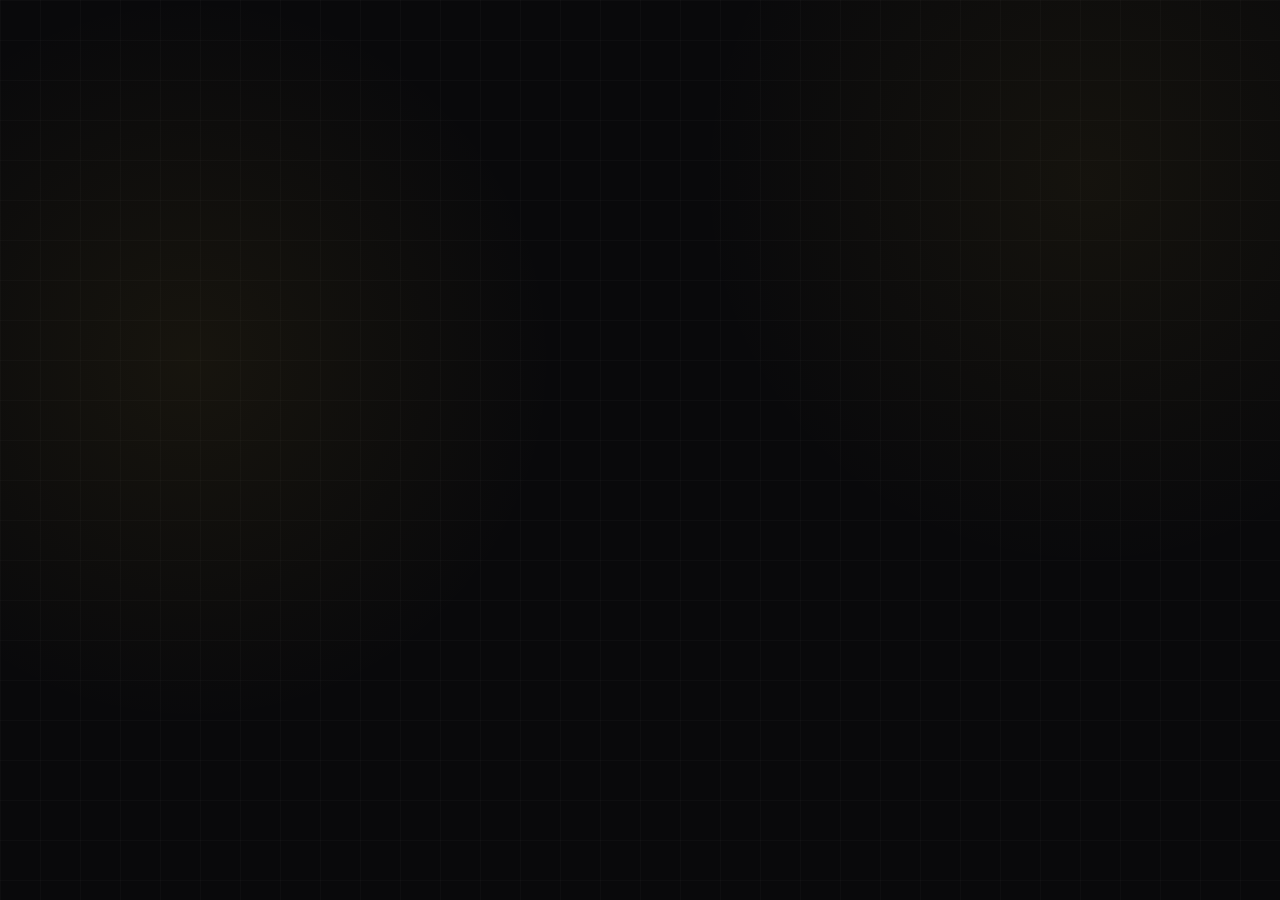
==== commit 9d9c320c: "Update index.html" ====
--- a/index.html
+++ b/index.html
@@ -92,412 +92,3 @@
         }
 
         .nav-link:hover {
-            color: var(--gold);
-            background: rgba(212, 175, 55, 0.08);
-            border-color: rgba(212, 175, 55, 0.25);
-        }
-
-        .nav-link.active {
-            background: var(--gold);
-            color: #000;
-            font-weight: 600;
-        }
-
-        /* SECTION HERO (PRÉSENTATION) */
-        .hero-card {
-            background: var(--card-bg);
-            backdrop-filter: blur(12px);
-            border: 1px solid rgba(212, 175, 55, 0.25);
-            border-radius: 22px;
-            padding: 2.5rem;
-            margin-bottom: 2.2rem;
-            display: flex;
-            align-items: center;
-            gap: 2.5rem;
-            box-shadow: 0 15px 40px rgba(0, 0, 0, 0.5);
-            position: relative;
-            overflow: hidden;
-        }
-
-        .hero-card::before {
-            content: '';
-            position: absolute;
-            top: 0; left: 0; bottom: 0;
-            width: 4px;
-            background: linear-gradient(180deg, transparent, var(--gold), transparent);
-        }
-
-        .avatar-wrapper {
-            flex-shrink: 0;
-            width: 155px;
-            height: 155px;
-            border-radius: 50%;
-            padding: 4px;
-            background: linear-gradient(135deg, var(--gold), rgba(212, 175, 55, 0.2));
-            box-shadow: 0 0 25px var(--gold-glow);
-        }
-
-        .avatar-wrapper img {
-            width: 100%;
-            height: 100%;
-            object-fit: cover;
-            border-radius: 50%;
-            display: block;
-            background-color: #121215;
-        }
-
-        .hero-content {
-            flex-grow: 1;
-        }
-
-        .hero-badge {
-            display: inline-block;
-            font-size: 0.75rem;
-            text-transform: uppercase;
-            letter-spacing: 1.5px;
-            color: var(--gold);
-            background: rgba(212, 175, 55, 0.1);
-            border: 1px solid rgba(212, 175, 55, 0.3);
-            padding: 4px 12px;
-            border-radius: 50px;
-            margin-bottom: 0.8rem;
-            font-weight: 600;
-        }
-
-        .hero-title {
-            font-family: 'Playfair Display', serif;
-            font-size: 2.1rem;
-            color: #fff;
-            margin-bottom: 0.8rem;
-        }
-
-        .hero-desc {
-            color: #d4d4d8;
-            font-size: 0.98rem;
-            line-height: 1.65;
-            margin-bottom: 1.6rem;
-        }
-
-        .hero-actions {
-            display: flex;
-            flex-wrap: wrap;
-            gap: 1rem;
-        }
-
-        .btn-gold {
-            background: var(--gold);
-            color: #000;
-            text-decoration: none;
-            font-weight: 600;
-            font-size: 0.9rem;
-            padding: 0.75rem 1.5rem;
-            border-radius: 12px;
-            display: inline-flex;
-            align-items: center;
-            gap: 10px;
-            transition: all 0.3s ease;
-            box-shadow: 0 4px 15px var(--gold-glow);
-        }
-
-        .btn-gold:hover {
-            background: var(--gold-light);
-            transform: translateY(-2px);
-            box-shadow: 0 8px 25px rgba(212, 175, 55, 0.4);
-        }
-
-        .btn-outline {
-            background: rgba(212, 175, 55, 0.06);
-            color: var(--gold);
-            border: 1px solid rgba(212, 175, 55, 0.4);
-            text-decoration: none;
-            font-weight: 600;
-            font-size: 0.9rem;
-            padding: 0.75rem 1.5rem;
-            border-radius: 12px;
-            display: inline-flex;
-            align-items: center;
-            gap: 10px;
-            transition: all 0.3s ease;
-        }
-
-        .btn-outline:hover {
-            background: rgba(212, 175, 55, 0.16);
-            border-color: var(--gold);
-            transform: translateY(-2px);
-        }
-
-        /* GRILLE DE RÉSUMÉ (4 RUBRIQUES) */
-        .section-heading {
-            font-size: 1.15rem;
-            text-transform: uppercase;
-            letter-spacing: 1.5px;
-            color: var(--gold);
-            margin-bottom: 1.2rem;
-            display: flex;
-            align-items: center;
-            gap: 10px;
-        }
-
-        .cards-grid {
-            display: grid;
-            grid-template-columns: repeat(auto-fit, minmax(255px, 1fr));
-            gap: 1.4rem;
-            margin-bottom: 1.8rem;
-        }
-
-        .summary-card {
-            background: var(--card-bg);
-            backdrop-filter: blur(10px);
-            border: 1px solid rgba(212, 175, 55, 0.2);
-            border-radius: 18px;
-            padding: 1.75rem 1.5rem;
-            display: flex;
-            flex-direction: column;
-            align-items: flex-start;
-            transition: all 0.35s cubic-bezier(0.25, 0.8, 0.25, 1);
-            cursor: pointer;
-            position: relative;
-        }
-
-        .summary-card:hover, .summary-card.active {
-            transform: translateY(-6px);
-            border-color: var(--gold);
-            box-shadow: 0 12px 30px rgba(0, 0, 0, 0.6), 0 0 20px var(--gold-glow);
-        }
-
-        .icon-box {
-            width: 50px;
-            height: 50px;
-            border-radius: 14px;
-            background: rgba(212, 175, 55, 0.1);
-            border: 1px solid rgba(212, 175, 55, 0.3);
-            display: flex;
-            align-items: center;
-            justify-content: center;
-            font-size: 1.3rem;
-            color: var(--gold);
-            margin-bottom: 1.2rem;
-            transition: all 0.3s ease;
-        }
-
-        .summary-card:hover .icon-box, .summary-card.active .icon-box {
-            background: var(--gold);
-            color: #000;
-        }
-
-        .card-title {
-            font-size: 1.2rem;
-            font-weight: 700;
-            color: #fff;
-            margin-bottom: 0.5rem;
-        }
-
-        .card-text {
-            font-size: 0.88rem;
-            color: var(--text-muted);
-            line-height: 1.55;
-            margin-bottom: 1.5rem;
-            flex-grow: 1;
-        }
-
-        .card-link {
-            font-size: 0.8rem;
-            text-transform: uppercase;
-            letter-spacing: 1px;
-            color: var(--gold);
-            font-weight: 600;
-            text-decoration: none;
-            display: inline-flex;
-            align-items: center;
-            gap: 6px;
-        }
-
-        .card-link:hover {
-            text-decoration: underline;
-        }
-
-        /* PANNEAU D'APERÇU DYNAMIQUE EN BAS */
-        .preview-panel {
-            background: rgba(18, 18, 22, 0.9);
-            border: 1px solid rgba(212, 175, 55, 0.3);
-            border-radius: 16px;
-            padding: 1.5rem 2rem;
-            display: flex;
-            justify-content: space-between;
-            align-items: center;
-            flex-wrap: wrap;
-            gap: 1.2rem;
-            box-shadow: 0 10px 25px rgba(0, 0, 0, 0.4);
-        }
-
-        .preview-info {
-            flex: 1;
-            min-width: 260px;
-        }
-
-        .preview-info h4 {
-            color: var(--gold);
-            font-size: 1.05rem;
-            margin-bottom: 0.35rem;
-        }
-
-        .preview-info p {
-            color: #d4d4d8;
-            font-size: 0.9rem;
-            line-height: 1.5;
-        }
-
-        .footer {
-            margin-top: 2.5rem;
-            text-align: center;
-            font-size: 0.8rem;
-            color: var(--text-muted);
-        }
-
-        @media (max-width: 768px) {
-            .hero-card { flex-direction: column; text-align: center; padding: 2rem 1.5rem; }
-            .hero-actions { justify-content: center; }
-            .top-bar { flex-direction: column; align-items: flex-start; }
-        }
-    </style>
-</head>
-<body>
-
-    <div class="container">
-        
-        <!-- Navigation supérieure -->
-        <header class="top-bar">
-            <a href="index.html" class="brand-title">Nohan <span>HA-HONG-LAC</span></a>
-            <nav class="nav-links">
-                <a href="index.html" class="nav-link active">Accueil</a>
-                <a href="parcours.html" class="nav-link">Parcours Scolaire</a>
-                <a href="competences.html" class="nav-link">Compétences</a>
-                <a href="experiences.html" class="nav-link">Expériences Pro</a>
-                <a href="projets.html" class="nav-link">Réalisations & Projets</a>
-            </nav>
-        </header>
-
-        <!-- Section Hero : Présentation & Documents -->
-        <section class="hero-card">
-            <div class="avatar-wrapper">
-                <img src="images/avatar.jpg" alt="Photo de Nohan HA-HONG-LAC">
-            </div>
-            <div class="hero-content">
-                <span class="hero-badge">Administrateur Systèmes & Réseaux</span>
-                <h1 class="hero-title">Nohan HA-HONG-LAC</h1>
-                <p class="hero-desc">
-                    Âgé de 21 ans et diplômé d'un <strong>BTS SIO option SISR</strong>, je me spécialise dans le déploiement d'infrastructures, la virtualisation et la cybersécurité opérationnelle. Originaire de La Réunion et installé à Marseille, je conçois et sécurise des environnements systèmes et réseaux fiables.
-                </p>
-                <div class="hero-actions">
-                    <a href="images/CV_Nohan.pdf" target="_blank" class="btn-gold">
-                        <i class="fas fa-file-pdf"></i> Consulter mon CV
-                    </a>
-                    <a href="images/Tableau_de_Synthese_Nohan.pdf" target="_blank" class="btn-outline">
-                        <i class="fas fa-table"></i> Tableau de Synthèse E5
-                    </a>
-                </div>
-            </div>
-        </section>
-
-        <!-- Section Résumé du Parcours -->
-        <h2 class="section-heading"><i class="fas fa-compass"></i> Explorer mon parcours</h2>
-        
-        <div class="cards-grid">
-            
-            <!-- Carte 1 : Parcours Scolaire -->
-            <div class="summary-card active" onmouseover="updatePreview('parcours', this)" onclick="window.location.href='parcours.html'">
-                <div class="icon-box">
-                    <i class="fas fa-graduation-cap"></i>
-                </div>
-                <h3 class="card-title">Parcours Scolaire</h3>
-                <p class="card-text">Du Bac Pro Systèmes Numériques jusqu'à l'obtention du BTS SIO SISR au Lycée Pierre Poivre.</p>
-                <a href="parcours.html" class="card-link">Voir la formation <i class="fas fa-arrow-right"></i></a>
-            </div>
-
-            <!-- Carte 2 : Compétences -->
-            <div class="summary-card" onmouseover="updatePreview('competences', this)" onclick="window.location.href='competences.html'">
-                <div class="icon-box">
-                    <i class="fas fa-microchip"></i>
-                </div>
-                <h3 class="card-title">Compétences</h3>
-                <p class="card-text">Administration Windows/Linux, Active Directory, virtualisation Proxmox, réseaux Cisco et sécurité.</p>
-                <a href="competences.html" class="card-link">Voir les savoir-faire <i class="fas fa-arrow-right"></i></a>
-            </div>
-
-            <!-- Carte 3 : Expériences Pro -->
-            <div class="summary-card" onmouseover="updatePreview('experiences', this)" onclick="window.location.href='experiences.html'">
-                <div class="icon-box">
-                    <i class="fas fa-briefcase"></i>
-                </div>
-                <h3 class="card-title">Expériences Pro</h3>
-                <p class="card-text">Stages techniques en BTS et Bac Pro (La Réunion & Allemagne), complétés par un emploi étudiant.</p>
-                <a href="experiences.html" class="card-link">Voir le terrain <i class="fas fa-arrow-right"></i></a>
-            </div>
-
-            <!-- Carte 4 : Projets -->
-            <div class="summary-card" onmouseover="updatePreview('projets', this)" onclick="window.location.href='projets.html'">
-                <div class="icon-box">
-                    <i class="fas fa-rocket"></i>
-                </div>
-                <h3 class="card-title">Réalisations & Projets</h3>
-                <p class="card-text">Déploiement d'un SIEM Wazuh, bastion Guacamole, supervision Zabbix, GLPI et challenges CTF.</p>
-                <a href="projets.html" class="card-link">Voir les projets <i class="fas fa-arrow-right"></i></a>
-            </div>
-
-        </div>
-
-        <!-- Panneau d'aperçu dynamique -->
-        <div class="preview-panel" id="previewPanel">
-            <div class="preview-info">
-                <h4 id="previewTitle">Aperçu : Parcours Scolaire</h4>
-                <p id="previewDesc">Découvrez mon cursus complet : obtention du Bac Pro Systèmes Numériques (2024) suivie du BTS Services Informatiques aux Organisations option SISR (2026).</p>
-            </div>
-            <a href="parcours.html" id="previewBtn" class="btn-outline">
-                <span>Ouvrir la page</span>
-                <i class="fas fa-arrow-right"></i>
-            </a>
-        </div>
-
-        <footer class="footer">
-            © 2026 Nohan HA-HONG-LAC — Portfolio Professionnel SISR
-        </footer>
-
-    </div>
-
-    <script>
-        const previews = {
-            parcours: {
-                title: "Aperçu : Parcours Scolaire",
-                desc: "Découvrez mon cursus complet : obtention du Bac Pro Systèmes Numériques (2024) suivie du BTS Services Informatiques aux Organisations option SISR (2026) au Lycée Pierre Poivre.",
-                link: "parcours.html"
-            },
-            competences: {
-                title: "Aperçu : Compétences Techniques",
-                desc: "Administration de serveurs (Windows Server, Debian), segmentation réseau (VLAN, Cisco, HAProxy), virtualisation (Proxmox, Docker) et cybersécurité (Wazuh, Zabbix, Stormshield).",
-                link: "competences.html"
-            },
-            experiences: {
-                title: "Aperçu : Expériences Professionnelles",
-                desc: "Missions en entreprise (déploiement Wazuh & Guacamole en 2026, stage à la Mairie de Saint-Philippe en 2025, mobilité Erasmus+ en Allemagne) et expérience salariée chez E.Leclerc.",
-                link: "experiences.html"
-            },
-            projets: {
-                title: "Aperçu : Réalisations & Projets",
-                desc: "Détail de mes infrastructures déployées en laboratoire et en stage : SIEM Wazuh, Bastion Guacamole, Active Directory, GLPI, Zabbix, haute disponibilité web et challenges CTF.",
-                link: "projets.html"
-            }
-        };
-
-        function updatePreview(key, element) {
-            document.querySelectorAll('.summary-card').forEach(c => c.classList.remove('active'));
-            element.classList.add('active');
-
-            const data = previews[key];
-            document.getElementById('previewTitle').textContent = data.title;
-            document.getElementById('previewDesc').textContent = data.desc;
-            document.getElementById('previewBtn').href = data.link;
-        }
-    </script>
-
-</body>
-</html>
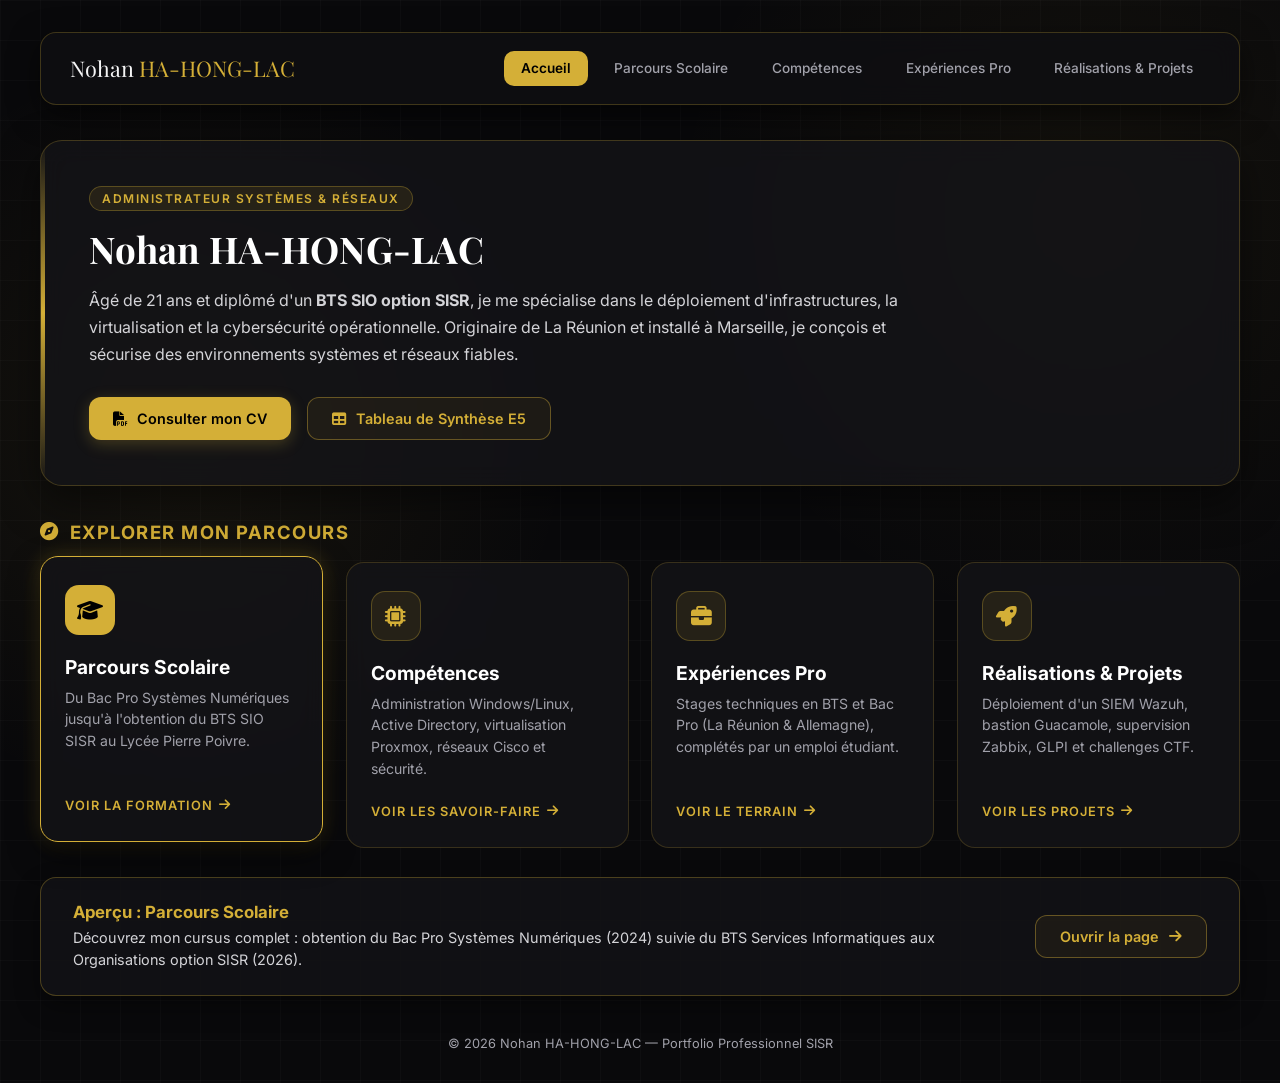
==== commit 1ecc6c39: "Enhance summary card styles and add hover effects" ====
--- a/index.html
+++ b/index.html
@@ -7,88 +7,131 @@
     <link rel="stylesheet" href="https://cdnjs.cloudflare.com/ajax/libs/font-awesome/6.4.0/css/all.min.css">
     <style>
         @import url('https://fonts.googleapis.com/css2?family=Inter:wght@300;400;500;600;700&family=Playfair+Display:wght@700&display=swap');
-
-        :root {
-            --gold: #D4AF37;
-            --gold-light: #F3E5AB;
-            --gold-glow: rgba(212, 175, 55, 0.25);
-            --bg-dark: #09090b;
-            --card-bg: rgba(20, 20, 24, 0.75);
-            --text-main: #f4f4f5;
-            --text-muted: #a1a1aa;
-        }
-
-        * {
-            box-sizing: border-box;
-            margin: 0;
-            padding: 0;
-        }
-
+        :root { --gold: #D4AF37; --gold-light: #F3E5AB; --gold-glow: rgba(212, 175, 55, 0.25); --bg-dark: #09090b; --card-bg: rgba(20, 20, 24, 0.75); --text-main: #f4f4f5; --text-muted: #a1a1aa; }
+        * { box-sizing: border-box; margin: 0; padding: 0; }
         body {
             background-color: var(--bg-dark);
-            background-image: 
-                radial-gradient(circle at 15% 40%, rgba(212, 175, 55, 0.07), transparent 30%),
-                radial-gradient(circle at 85% 20%, rgba(212, 175, 55, 0.06), transparent 30%),
-                linear-gradient(rgba(255, 255, 255, 0.02) 1px, transparent 1px),
-                linear-gradient(90deg, rgba(255, 255, 255, 0.02) 1px, transparent 1px);
+            background-image: radial-gradient(circle at 15% 40%, rgba(212, 175, 55, 0.07), transparent 30%), radial-gradient(circle at 85% 20%, rgba(212, 175, 55, 0.06), transparent 30%), linear-gradient(rgba(255, 255, 255, 0.02) 1px, transparent 1px), linear-gradient(90deg, rgba(255, 255, 255, 0.02) 1px, transparent 1px);
             background-size: 100% 100%, 100% 100%, 40px 40px, 40px 40px;
-            color: var(--text-main);
-            font-family: 'Inter', sans-serif;
-            min-height: 100vh;
-            display: flex;
-            flex-direction: column;
-            align-items: center;
-            padding: 2rem 1.5rem;
+            color: var(--text-main); font-family: 'Inter', sans-serif; min-height: 100vh; display: flex; flex-direction: column; align-items: center; padding: 2rem 1.5rem;
         }
+        .container { width: 100%; max-width: 1200px; }
+        .top-bar { display: flex; justify-content: space-between; align-items: center; flex-wrap: wrap; gap: 1.5rem; padding: 1.1rem 1.8rem; background: rgba(15, 15, 18, 0.85); backdrop-filter: blur(12px); border: 1px solid rgba(212, 175, 55, 0.25); border-radius: 16px; margin-bottom: 2.2rem; box-shadow: 0 10px 30px rgba(0, 0, 0, 0.5); }
+        .brand-title { font-family: 'Playfair Display', serif; font-size: 1.35rem; color: var(--text-main); text-decoration: none; }
+        .brand-title span { color: var(--gold); }
+        .nav-links { display: flex; gap: 0.6rem; flex-wrap: wrap; }
+        .nav-link { text-decoration: none; color: var(--text-muted); font-size: 0.85rem; font-weight: 500; padding: 0.55rem 1rem; border-radius: 10px; border: 1px solid transparent; transition: 0.3s; }
+        .nav-link:hover { color: var(--gold); background: rgba(212, 175, 55, 0.08); border-color: rgba(212, 175, 55, 0.25); }
+        .nav-link.active { background: var(--gold); color: #000; font-weight: 600; }
+        .hero-card { background: var(--card-bg); backdrop-filter: blur(12px); border: 1px solid rgba(212, 175, 55, 0.25); border-radius: 22px; padding: 2.8rem 3rem; margin-bottom: 2.2rem; box-shadow: 0 15px 40px rgba(0, 0, 0, 0.5); position: relative; overflow: hidden; }
+        .hero-card::before { content: ''; position: absolute; top: 0; left: 0; bottom: 0; width: 4px; background: linear-gradient(180deg, transparent, var(--gold), transparent); }
+        .hero-content { max-width: 850px; }
+        .hero-badge { display: inline-block; font-size: 0.75rem; text-transform: uppercase; letter-spacing: 1.5px; color: var(--gold); background: rgba(212, 175, 55, 0.1); border: 1px solid rgba(212, 175, 55, 0.3); padding: 4px 12px; border-radius: 50px; margin-bottom: 0.8rem; font-weight: 600; }
+        .hero-title { font-family: 'Playfair Display', serif; font-size: 2.3rem; color: #fff; margin-bottom: 0.9rem; }
+        .hero-desc { color: #d4d4d8; font-size: 1rem; line-height: 1.7; margin-bottom: 1.8rem; }
+        .hero-actions { display: flex; flex-wrap: wrap; gap: 1rem; }
+        .btn-gold { background: var(--gold); color: #000; text-decoration: none; font-weight: 600; font-size: 0.9rem; padding: 0.75rem 1.5rem; border-radius: 12px; display: inline-flex; align-items: center; gap: 10px; transition: 0.3s; box-shadow: 0 4px 15px var(--gold-glow); }
+        .btn-gold:hover { background: var(--gold-light); transform: translateY(-2px); }
+        .btn-outline { background: rgba(212, 175, 55, 0.06); color: var(--gold); border: 1px solid rgba(212, 175, 55, 0.4); text-decoration: none; font-weight: 600; font-size: 0.9rem; padding: 0.75rem 1.5rem; border-radius: 12px; display: inline-flex; align-items: center; gap: 10px; transition: 0.3s; }
+        .btn-outline:hover { background: rgba(212, 175, 55, 0.16); border-color: var(--gold); transform: translateY(-2px); }
+        .section-heading { font-size: 1.15rem; text-transform: uppercase; letter-spacing: 1.5px; color: var(--gold); margin-bottom: 1.2rem; display: flex; align-items: center; gap: 10px; }
+        .cards-grid { display: grid; grid-template-columns: repeat(auto-fit, minmax(255px, 1fr)); gap: 1.4rem; margin-bottom: 1.8rem; }
+        .summary-card { background: var(--card-bg); backdrop-filter: blur(10px); border: 1px solid rgba(212, 175, 55, 0.2); border-radius: 18px; padding: 1.75rem 1.5rem; display: flex; flex-direction: column; align-items: flex-start; transition: 0.35s; cursor: pointer; }
+        .summary-card:hover, .summary-card.active { transform: translateY(-6px); border-color: var(--gold); box-shadow: 0 12px 30px rgba(0, 0, 0, 0.6), 0 0 20px var(--gold-glow); }
+        .icon-box { width: 50px; height: 50px; border-radius: 14px; background: rgba(212, 175, 55, 0.1); border: 1px solid rgba(212, 175, 55, 0.3); display: flex; align-items: center; justify-content: center; font-size: 1.3rem; color: var(--gold); margin-bottom: 1.2rem; transition: 0.3s; }
+        .summary-card:hover .icon-box, .summary-card.active .icon-box { background: var(--gold); color: #000; }
+        .card-title { font-size: 1.2rem; font-weight: 700; color: #fff; margin-bottom: 0.5rem; }
+        .card-text { font-size: 0.88rem; color: var(--text-muted); line-height: 1.55; margin-bottom: 1.5rem; flex-grow: 1; }
+        .card-link { font-size: 0.8rem; text-transform: uppercase; letter-spacing: 1px; color: var(--gold); font-weight: 600; text-decoration: none; display: inline-flex; align-items: center; gap: 6px; }
+        .preview-panel { background: rgba(18, 18, 22, 0.9); border: 1px solid rgba(212, 175, 55, 0.3); border-radius: 16px; padding: 1.5rem 2rem; display: flex; justify-content: space-between; align-items: center; flex-wrap: wrap; gap: 1.2rem; box-shadow: 0 10px 25px rgba(0, 0, 0, 0.4); }
+        .preview-info { flex: 1; min-width: 260px; }
+        .preview-info h4 { color: var(--gold); font-size: 1.05rem; margin-bottom: 0.35rem; }
+        .preview-info p { color: #d4d4d8; font-size: 0.9rem; line-height: 1.5; }
+        .footer { margin-top: 2.5rem; text-align: center; font-size: 0.8rem; color: var(--text-muted); }
+        @media (max-width: 768px) { .hero-card { padding: 2rem 1.5rem; } .top-bar { flex-direction: column; align-items: flex-start; } }
+    </style>
+</head>
+<body>
+    <div class="container">
+        <header class="top-bar">
+            <a href="index.html" class="brand-title">Nohan <span>HA-HONG-LAC</span></a>
+            <nav class="nav-links">
+                <a href="index.html" class="nav-link active">Accueil</a>
+                <a href="parcours.html" class="nav-link">Parcours Scolaire</a>
+                <a href="competences.html" class="nav-link">Compétences</a>
+                <a href="experiences.html" class="nav-link">Expériences Pro</a>
+                <a href="projets.html" class="nav-link">Réalisations & Projets</a>
+            </nav>
+        </header>
 
-        .container {
-            width: 100%;
-            max-width: 1200px;
+        <section class="hero-card">
+            <div class="hero-content">
+                <span class="hero-badge">Administrateur Systèmes & Réseaux</span>
+                <h1 class="hero-title">Nohan HA-HONG-LAC</h1>
+                <p class="hero-desc">
+                    Âgé de 21 ans et diplômé d'un <strong>BTS SIO option SISR</strong>, je me spécialise dans le déploiement d'infrastructures, la virtualisation et la cybersécurité opérationnelle. Originaire de La Réunion et installé à Marseille, je conçois et sécurise des environnements systèmes et réseaux fiables.
+                </p>
+                <div class="hero-actions">
+                    <a href="images/CV_Nohan.pdf" target="_blank" class="btn-gold"><i class="fas fa-file-pdf"></i> Consulter mon CV</a>
+                    <a href="images/Tableau_de_Synthese_Nohan.pdf" target="_blank" class="btn-outline"><i class="fas fa-table"></i> Tableau de Synthèse E5</a>
+                </div>
+            </div>
+        </section>
+
+        <h2 class="section-heading"><i class="fas fa-compass"></i> Explorer mon parcours</h2>
+        <div class="cards-grid">
+            <div class="summary-card active" onmouseover="updatePreview('parcours', this)" onclick="window.location.href='parcours.html'">
+                <div class="icon-box"><i class="fas fa-graduation-cap"></i></div>
+                <h3 class="card-title">Parcours Scolaire</h3>
+                <p class="card-text">Du Bac Pro Systèmes Numériques jusqu'à l'obtention du BTS SIO SISR au Lycée Pierre Poivre.</p>
+                <a href="parcours.html" class="card-link">Voir la formation <i class="fas fa-arrow-right"></i></a>
+            </div>
+            <div class="summary-card" onmouseover="updatePreview('competences', this)" onclick="window.location.href='competences.html'">
+                <div class="icon-box"><i class="fas fa-microchip"></i></div>
+                <h3 class="card-title">Compétences</h3>
+                <p class="card-text">Administration Windows/Linux, Active Directory, virtualisation Proxmox, réseaux Cisco et sécurité.</p>
+                <a href="competences.html" class="card-link">Voir les savoir-faire <i class="fas fa-arrow-right"></i></a>
+            </div>
+            <div class="summary-card" onmouseover="updatePreview('experiences', this)" onclick="window.location.href='experiences.html'">
+                <div class="icon-box"><i class="fas fa-briefcase"></i></div>
+                <h3 class="card-title">Expériences Pro</h3>
+                <p class="card-text">Stages techniques en BTS et Bac Pro (La Réunion & Allemagne), complétés par un emploi étudiant.</p>
+                <a href="experiences.html" class="card-link">Voir le terrain <i class="fas fa-arrow-right"></i></a>
+            </div>
+            <div class="summary-card" onmouseover="updatePreview('projets', this)" onclick="window.location.href='projets.html'">
+                <div class="icon-box"><i class="fas fa-rocket"></i></div>
+                <h3 class="card-title">Réalisations & Projets</h3>
+                <p class="card-text">Déploiement d'un SIEM Wazuh, bastion Guacamole, supervision Zabbix, GLPI et challenges CTF.</p>
+                <a href="projets.html" class="card-link">Voir les projets <i class="fas fa-arrow-right"></i></a>
+            </div>
+        </div>
+
+        <div class="preview-panel" id="previewPanel">
+            <div class="preview-info">
+                <h4 id="previewTitle">Aperçu : Parcours Scolaire</h4>
+                <p id="previewDesc">Découvrez mon cursus complet : obtention du Bac Pro Systèmes Numériques (2024) suivie du BTS Services Informatiques aux Organisations option SISR (2026).</p>
+            </div>
+            <a href="parcours.html" id="previewBtn" class="btn-outline"><span>Ouvrir la page</span> <i class="fas fa-arrow-right"></i></a>
+        </div>
+
+        <footer class="footer">© 2026 Nohan HA-HONG-LAC — Portfolio Professionnel SISR</footer>
+    </div>
+
+    <script>
+        const previews = {
+            parcours: { title: "Aperçu : Parcours Scolaire", desc: "Découvrez mon cursus complet : obtention du Bac Pro Systèmes Numériques (2024) suivie du BTS Services Informatiques aux Organisations option SISR (2026) au Lycée Pierre Poivre.", link: "parcours.html" },
+            competences: { title: "Aperçu : Compétences Techniques", desc: "Administration de serveurs (Windows Server, Debian), segmentation réseau (VLAN, Cisco, HAProxy), virtualisation (Proxmox, Docker) et cybersécurité (Wazuh, Zabbix, Stormshield).", link: "competences.html" },
+            experiences: { title: "Aperçu : Expériences Professionnelles", desc: "Missions en entreprise (déploiement Wazuh & Guacamole en 2026, stage à la Mairie de Saint-Philippe en 2025, mobilité Erasmus+ en Allemagne) et expérience salariée chez E.Leclerc.", link: "experiences.html" },
+            projets: { title: "Aperçu : Réalisations & Projets", desc: "Détail de mes infrastructures déployées en laboratoire et en stage : SIEM Wazuh, Bastion Guacamole, Active Directory, GLPI, Zabbix, haute disponibilité web et challenges CTF.", link: "projets.html" }
+        };
+        function updatePreview(key, element) {
+            document.querySelectorAll('.summary-card').forEach(c => c.classList.remove('active'));
+            element.classList.add('active');
+            const data = previews[key];
+            document.getElementById('previewTitle').textContent = data.title;
+            document.getElementById('previewDesc').textContent = data.desc;
+            document.getElementById('previewBtn').href = data.link;
         }
-
-        /* BARRE DE NAVIGATION MODERNE */
-        .top-bar {
-            display: flex;
-            justify-content: space-between;
-            align-items: center;
-            flex-wrap: wrap;
-            gap: 1.5rem;
-            padding: 1.1rem 1.8rem;
-            background: rgba(15, 15, 18, 0.85);
-            backdrop-filter: blur(12px);
-            border: 1px solid rgba(212, 175, 55, 0.25);
-            border-radius: 16px;
-            margin-bottom: 2.2rem;
-            box-shadow: 0 10px 30px rgba(0, 0, 0, 0.5);
-        }
-
-        .brand-title {
-            font-family: 'Playfair Display', serif;
-            font-size: 1.35rem;
-            color: var(--text-main);
-            letter-spacing: 0.5px;
-            text-decoration: none;
-        }
-
-        .brand-title span {
-            color: var(--gold);
-        }
-
-        .nav-links {
-            display: flex;
-            gap: 0.6rem;
-            flex-wrap: wrap;
-        }
-
-        .nav-link {
-            text-decoration: none;
-            color: var(--text-muted);
-            font-size: 0.85rem;
-            font-weight: 500;
-            padding: 0.55rem 1rem;
-            border-radius: 10px;
-            border: 1px solid transparent;
-            transition: all 0.3s ease;
-        }
-
-        .nav-link:hover {
+    </script>
+</body>
+</html>
